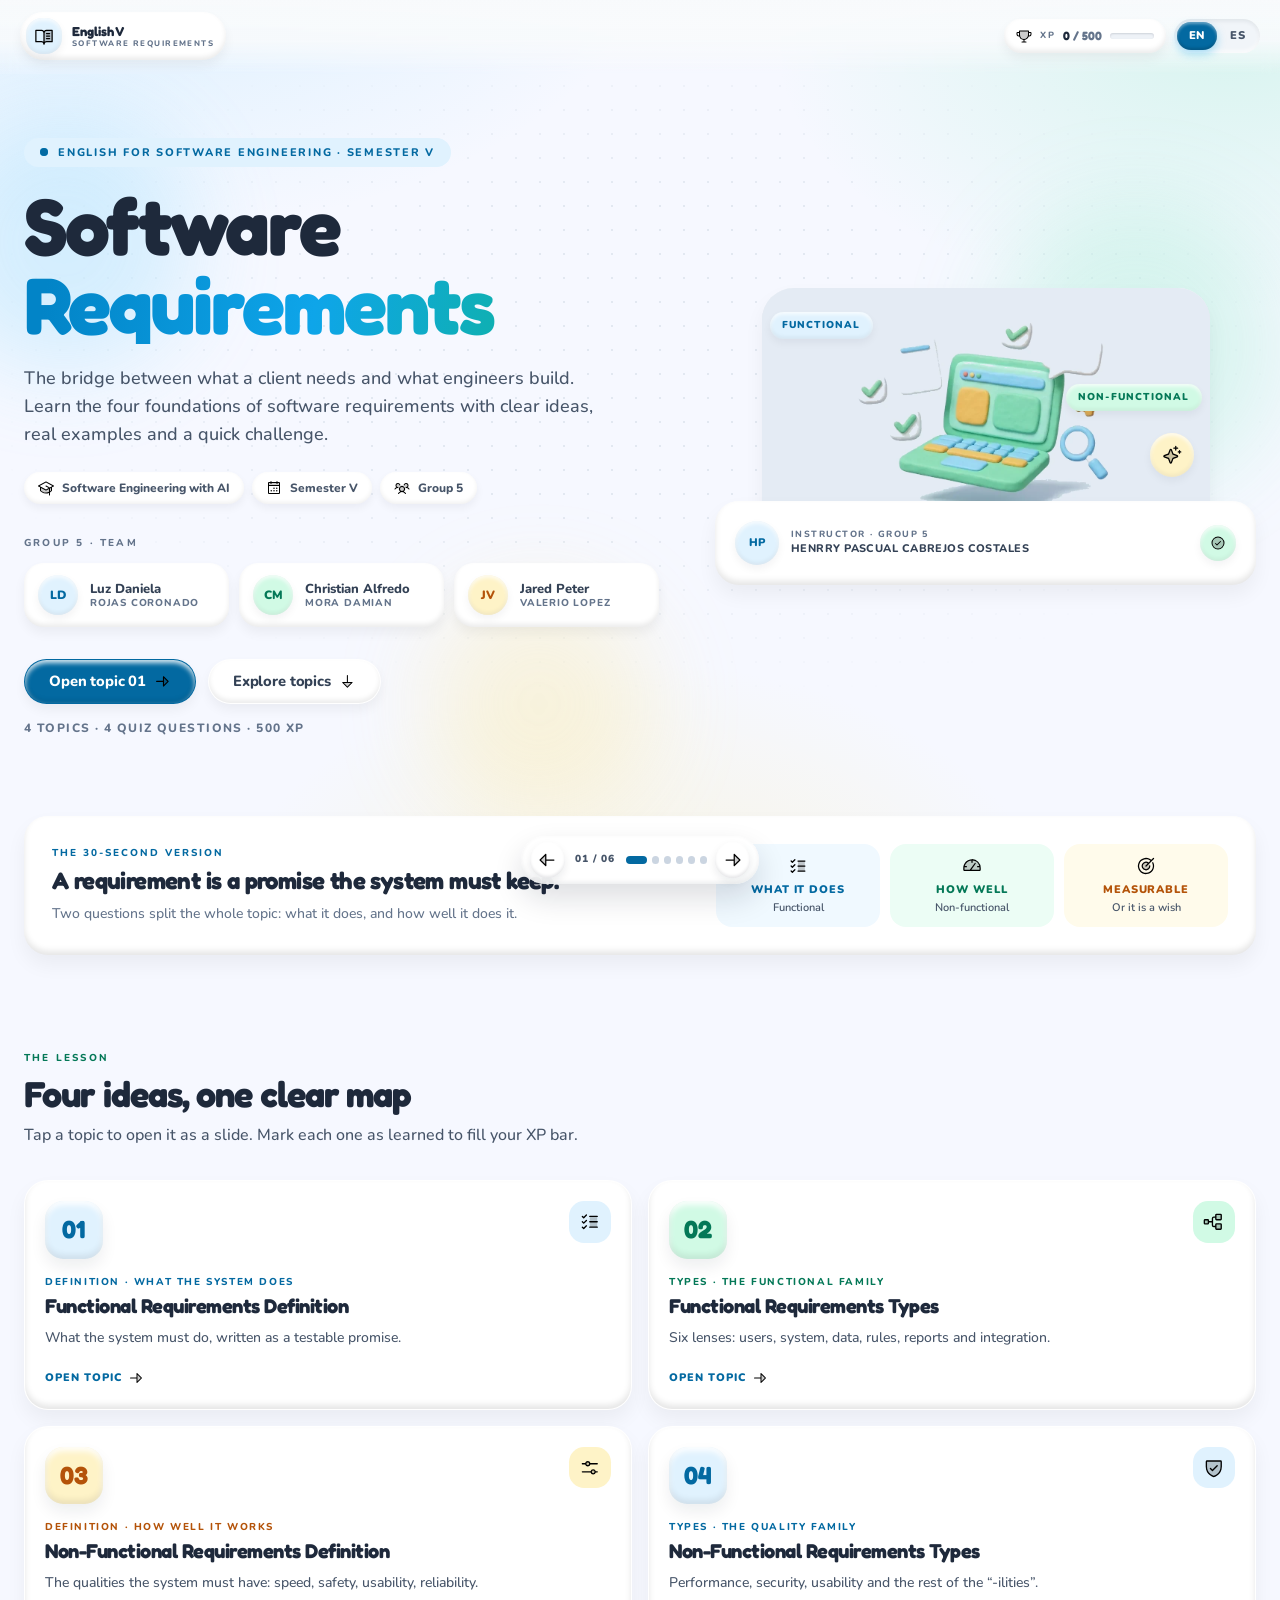
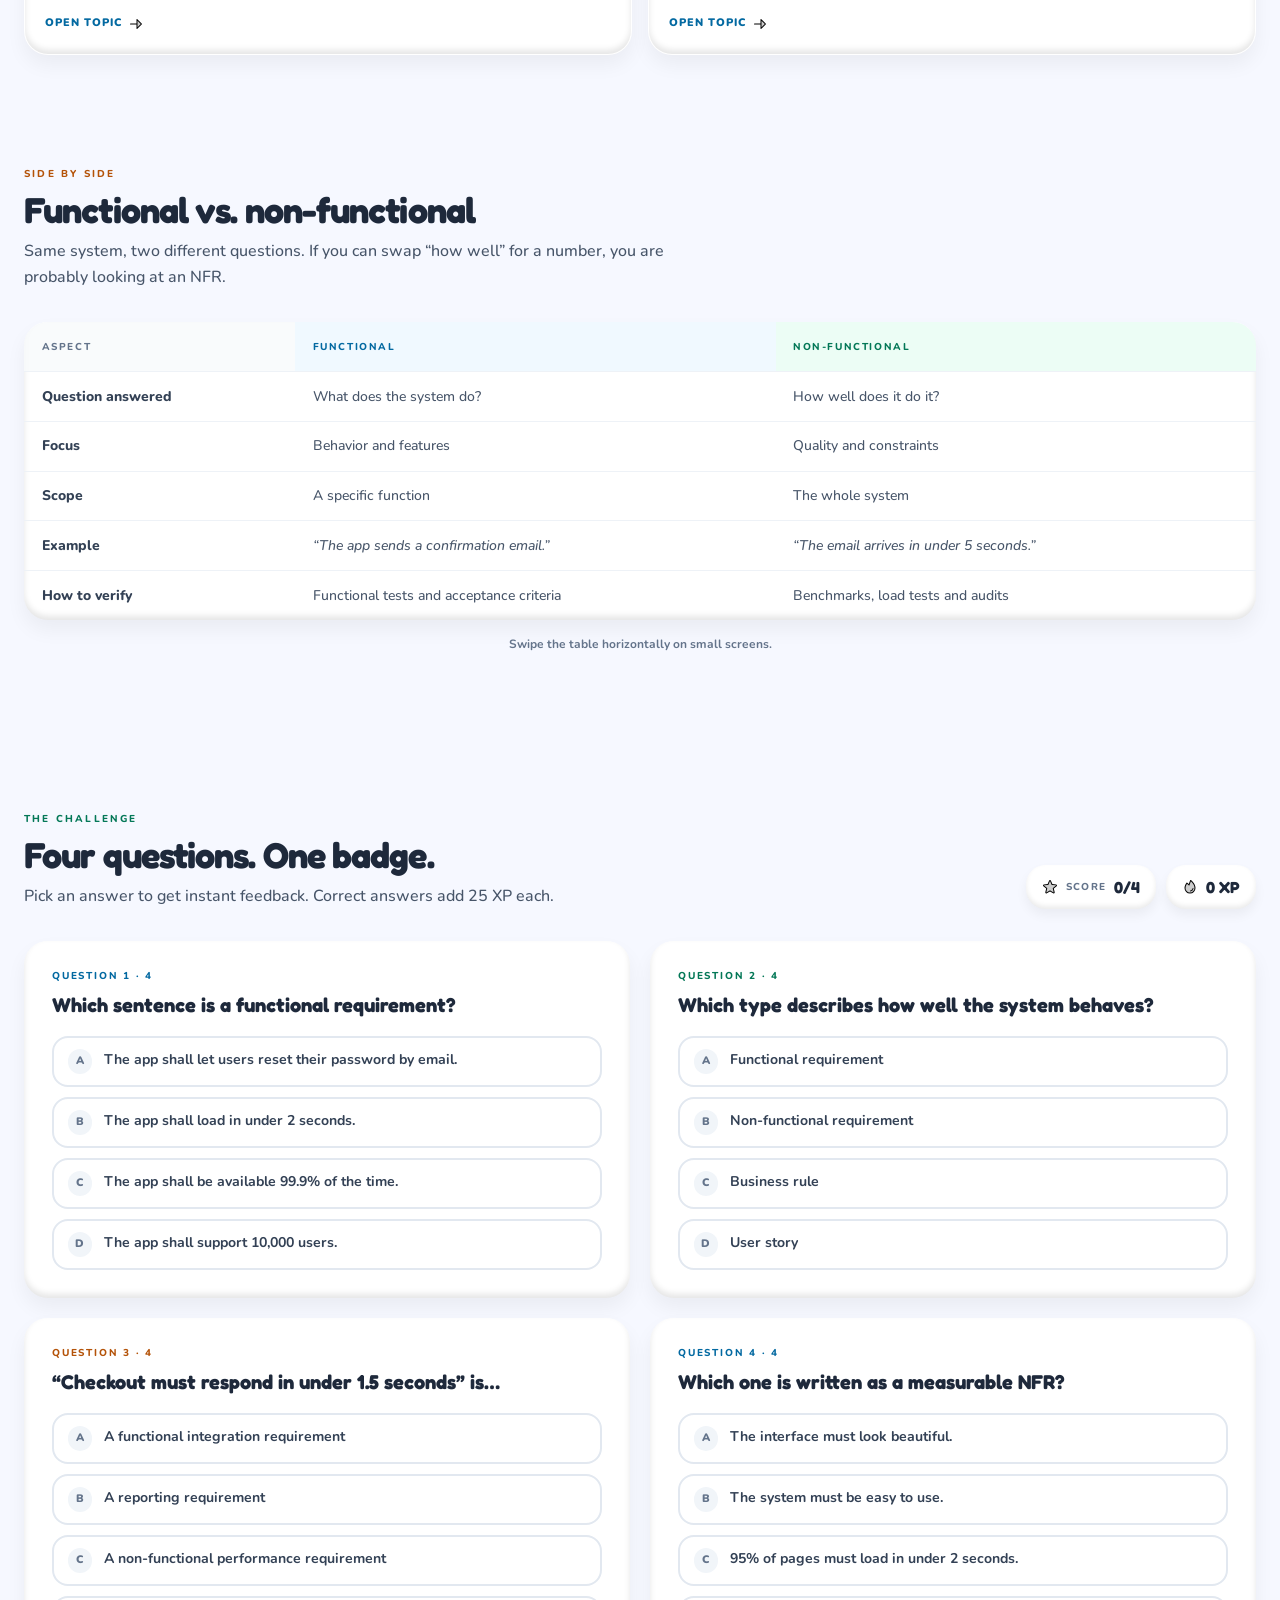
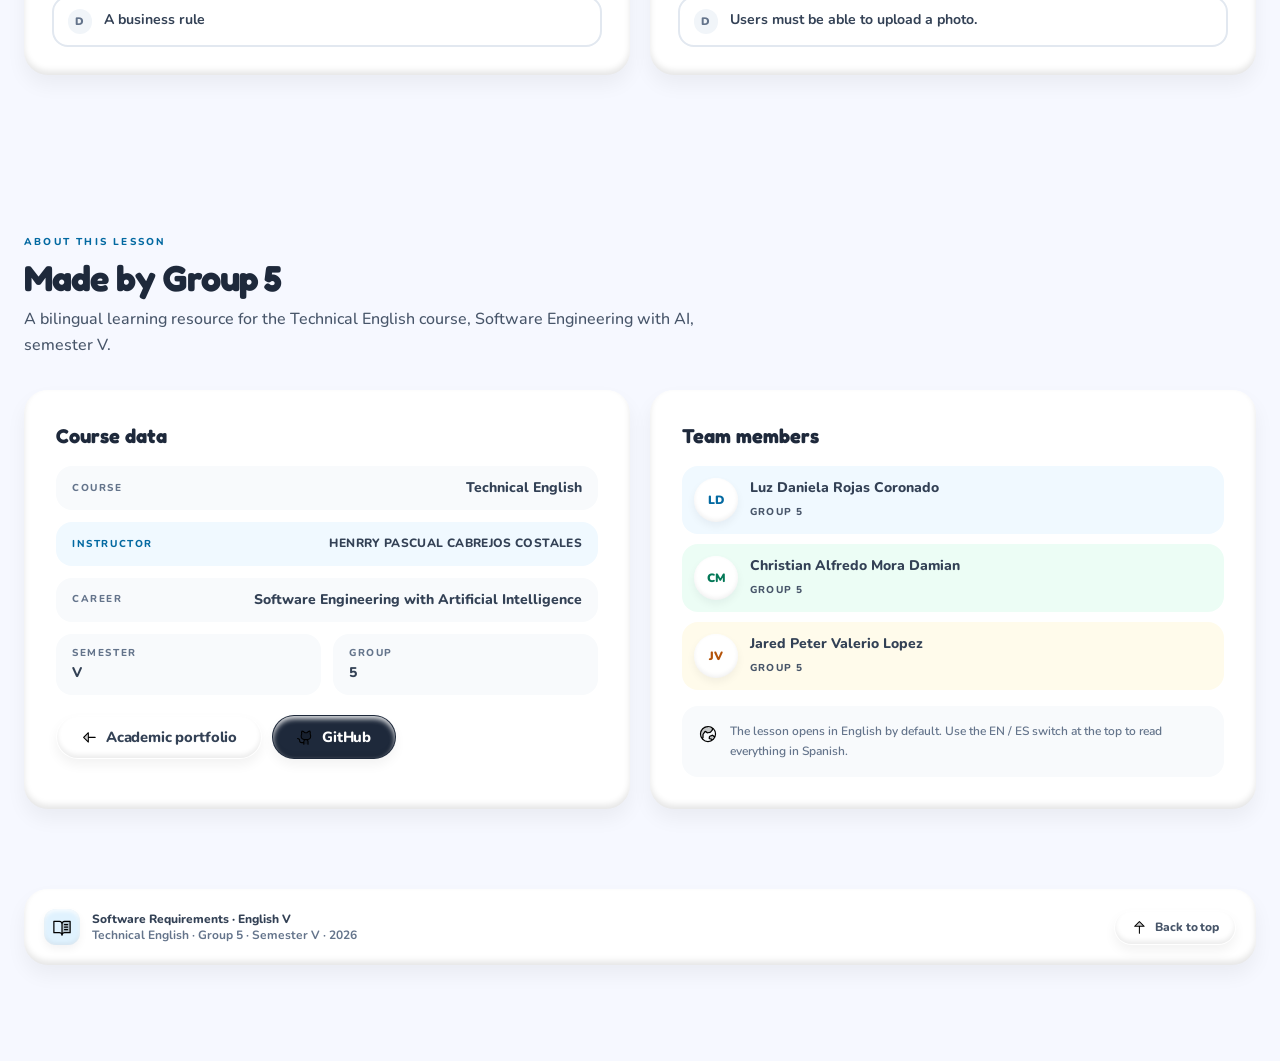
==== assets/ingles/index.html @ 0ceba53e "refactor(ingles): mover a assets/ingles y abrir los temas como modales - Mueve la lección a assets/i" ====
<!DOCTYPE html>
<html lang="en">
<head>
  <meta charset="UTF-8">
  <meta name="viewport" content="width=device-width, initial-scale=1.0">
  <meta name="color-scheme" content="light">
  <script>document.documentElement.classList.add("js");</script>

  <title>Software Requirements · English V · Group 5</title>
  <meta name="description" content="An interactive, bilingual lesson on functional and non-functional software requirements: definitions, types, examples and a quiz. English V · Group 5 · Software Engineering with AI.">
  <meta name="author" content="Group 5 · Rojas Coronado Luz Daniela, Mora Damian Christian Alfredo, Valerio Lopez Jared Peter">
  <meta name="theme-color" content="#f8fafc">

  <link rel="icon" type="image/svg+xml" href="img/favicon.svg">

  <meta property="og:type" content="website">
  <meta property="og:title" content="Software Requirements · English V · Group 5">
  <meta property="og:description" content="Definitions, types, examples and a quiz about functional and non-functional requirements. Switch between English and Spanish.">
  <meta property="og:image" content="https://mizternox.github.io/IngSoftware_V/assets/ingles/img/og-cover.jpg">
  <meta property="og:image:width" content="1200">
  <meta property="og:image:height" content="630">
  <meta property="og:url" content="https://mizternox.github.io/IngSoftware_V/assets/ingles/">
  <meta property="og:locale" content="en_US">
  <meta property="og:locale:alternate" content="es_PE">

  <link rel="preload" href="fonts/fredoka-latin-wght.woff2" as="font" type="font/woff2" crossorigin>
  <link rel="preload" href="fonts/nunito-latin-wght.woff2" as="font" type="font/woff2" crossorigin>

  <!-- Capa propia primero; Tailwind después para que las utilidades puedan ajustar componentes. -->
  <link rel="stylesheet" href="css/styles.css">
  <link rel="stylesheet" href="css/tailwind.css">
</head>

<body class="bg-indigo-50/50 text-slate-600 antialiased">

  <svg xmlns="http://www.w3.org/2000/svg" aria-hidden="true" focusable="false" style="position:absolute;width:0;height:0;overflow:hidden">
  <symbol id="ph-book-open-text" viewBox="0 0 256 256"><path d="M232,56V200H160a32,32,0,0,0-32,32V88a32,32,0,0,1,32-32Z" opacity="0.2"/><path d="M232,48H160a40,40,0,0,0-32,16A40,40,0,0,0,96,48H24a8,8,0,0,0-8,8V200a8,8,0,0,0,8,8H96a24,24,0,0,1,24,24,8,8,0,0,0,16,0,24,24,0,0,1,24-24h72a8,8,0,0,0,8-8V56A8,8,0,0,0,232,48ZM96,192H32V64H96a24,24,0,0,1,24,24V200A39.81,39.81,0,0,0,96,192Zm128,0H160a39.81,39.81,0,0,0-24,8V88a24,24,0,0,1,24-24h64ZM160,88h40a8,8,0,0,1,0,16H160a8,8,0,0,1,0-16Zm48,40a8,8,0,0,1-8,8H160a8,8,0,0,1,0-16h40A8,8,0,0,1,208,128Zm0,32a8,8,0,0,1-8,8H160a8,8,0,0,1,0-16h40A8,8,0,0,1,208,160Z"/></symbol>
  <symbol id="ph-translate" viewBox="0 0 256 256"><path d="M224,184H144l40-80ZM96,127.56h0A95.78,95.78,0,0,0,128,56H64A95.78,95.78,0,0,0,96,127.56Z" opacity="0.2"/><path d="M247.15,212.42l-56-112a8,8,0,0,0-14.31,0l-21.71,43.43A88,88,0,0,1,108,126.93,103.65,103.65,0,0,0,135.69,64H160a8,8,0,0,0,0-16H104V32a8,8,0,0,0-16,0V48H32a8,8,0,0,0,0,16h87.63A87.7,87.7,0,0,1,96,116.35a87.74,87.74,0,0,1-19-31,8,8,0,1,0-15.08,5.34A103.63,103.63,0,0,0,84,127a87.55,87.55,0,0,1-52,17,8,8,0,0,0,0,16,103.46,103.46,0,0,0,64-22.08,104.18,104.18,0,0,0,51.44,21.31l-26.6,53.19a8,8,0,0,0,14.31,7.16L148.94,192h70.11l13.79,27.58A8,8,0,0,0,240,224a8,8,0,0,0,7.15-11.58ZM156.94,176,184,121.89,211.05,176Z"/></symbol>
  <symbol id="ph-play" viewBox="0 0 256 256"><path d="M228.23,134.69,84.15,222.81A8,8,0,0,1,72,216.12V39.88a8,8,0,0,1,12.15-6.69l144.08,88.12A7.82,7.82,0,0,1,228.23,134.69Z" opacity="0.2"/><path d="M232.4,114.49,88.32,26.35a16,16,0,0,0-16.2-.3A15.86,15.86,0,0,0,64,39.87V216.13A15.94,15.94,0,0,0,80,232a16.07,16.07,0,0,0,8.36-2.35L232.4,141.51a15.81,15.81,0,0,0,0-27ZM80,215.94V40l143.83,88Z"/></symbol>
  <symbol id="ph-sparkle" viewBox="0 0 256 256"><path d="M194.82,151.43l-55.09,20.3-20.3,55.09a7.92,7.92,0,0,1-14.86,0l-20.3-55.09-55.09-20.3a7.92,7.92,0,0,1,0-14.86l55.09-20.3,20.3-55.09a7.92,7.92,0,0,1,14.86,0l20.3,55.09,55.09,20.3A7.92,7.92,0,0,1,194.82,151.43Z" opacity="0.2"/><path d="M197.58,129.06,146,110l-19-51.62a15.92,15.92,0,0,0-29.88,0L78,110l-51.62,19a15.92,15.92,0,0,0,0,29.88L78,178l19,51.62a15.92,15.92,0,0,0,29.88,0L146,178l51.62-19a15.92,15.92,0,0,0,0-29.88ZM137,164.22a8,8,0,0,0-4.74,4.74L112,223.85,91.78,169A8,8,0,0,0,87,164.22L32.15,144,87,123.78A8,8,0,0,0,91.78,119L112,64.15,132.22,119a8,8,0,0,0,4.74,4.74L191.85,144ZM144,40a8,8,0,0,1,8-8h16V16a8,8,0,0,1,16,0V32h16a8,8,0,0,1,0,16H184V64a8,8,0,0,1-16,0V48H152A8,8,0,0,1,144,40ZM248,88a8,8,0,0,1-8,8h-8v8a8,8,0,0,1-16,0V96h-8a8,8,0,0,1,0-16h8V72a8,8,0,0,1,16,0v8h8A8,8,0,0,1,248,88Z"/></symbol>
  <symbol id="ph-graduation-cap" viewBox="0 0 256 256"><path d="M216,113.07v53.22a8,8,0,0,1-2,5.31c-11.3,12.59-38.9,36.4-86,36.4s-74.68-23.81-86-36.4a8,8,0,0,1-2-5.31V113.07L128,160Z" opacity="0.2"/><path d="M251.76,88.94l-120-64a8,8,0,0,0-7.52,0l-120,64a8,8,0,0,0,0,14.12L32,117.87v48.42a15.91,15.91,0,0,0,4.06,10.65C49.16,191.53,78.51,216,128,216a130,130,0,0,0,48-8.76V240a8,8,0,0,0,16,0V199.51a115.63,115.63,0,0,0,27.94-22.57A15.91,15.91,0,0,0,224,166.29V117.87l27.76-14.81a8,8,0,0,0,0-14.12ZM128,200c-43.27,0-68.72-21.14-80-33.71V126.4l76.24,40.66a8,8,0,0,0,7.52,0L176,143.47v46.34C163.4,195.69,147.52,200,128,200Zm80-33.75a97.83,97.83,0,0,1-16,14.25V134.93l16-8.53ZM188,118.94l-.22-.13-56-29.87a8,8,0,0,0-7.52,14.12L171,128l-43,22.93L25,96,128,41.07,231,96Z"/></symbol>
  <symbol id="ph-calendar-dots" viewBox="0 0 256 256"><path d="M216,48V88H40V48a8,8,0,0,1,8-8H208A8,8,0,0,1,216,48Z" opacity="0.2"/><path d="M208,32H184V24a8,8,0,0,0-16,0v8H88V24a8,8,0,0,0-16,0v8H48A16,16,0,0,0,32,48V208a16,16,0,0,0,16,16H208a16,16,0,0,0,16-16V48A16,16,0,0,0,208,32ZM72,48v8a8,8,0,0,0,16,0V48h80v8a8,8,0,0,0,16,0V48h24V80H48V48ZM208,208H48V96H208V208Zm-68-76a12,12,0,1,1-12-12A12,12,0,0,1,140,132Zm44,0a12,12,0,1,1-12-12A12,12,0,0,1,184,132ZM96,172a12,12,0,1,1-12-12A12,12,0,0,1,96,172Zm44,0a12,12,0,1,1-12-12A12,12,0,0,1,140,172Zm44,0a12,12,0,1,1-12-12A12,12,0,0,1,184,172Z"/></symbol>
  <symbol id="ph-users-three" viewBox="0 0 256 256"><path d="M168,144a40,40,0,1,1-40-40A40,40,0,0,1,168,144ZM64,56A32,32,0,1,0,96,88,32,32,0,0,0,64,56Zm128,0a32,32,0,1,0,32,32A32,32,0,0,0,192,56Z" opacity="0.2"/><path d="M244.8,150.4a8,8,0,0,1-11.2-1.6A51.6,51.6,0,0,0,192,128a8,8,0,0,1,0-16,24,24,0,1,0-23.24-30,8,8,0,1,1-15.5-4A40,40,0,1,1,219,117.51a67.94,67.94,0,0,1,27.43,21.68A8,8,0,0,1,244.8,150.4ZM190.92,212a8,8,0,1,1-13.85,8,57,57,0,0,0-98.15,0,8,8,0,1,1-13.84-8,72.06,72.06,0,0,1,33.74-29.92,48,48,0,1,1,58.36,0A72.06,72.06,0,0,1,190.92,212ZM128,176a32,32,0,1,0-32-32A32,32,0,0,0,128,176ZM72,120a8,8,0,0,0-8-8A24,24,0,1,1,87.24,82a8,8,0,1,0,15.5-4A40,40,0,1,0,37,117.51,67.94,67.94,0,0,0,9.6,139.19a8,8,0,1,0,12.8,9.61A51.6,51.6,0,0,1,64,128,8,8,0,0,0,72,120Z"/></symbol>
  <symbol id="ph-map-pin" viewBox="0 0 256 256"><path d="M128,24a80,80,0,0,0-80,80c0,72,80,128,80,128s80-56,80-128A80,80,0,0,0,128,24Zm0,112a32,32,0,1,1,32-32A32,32,0,0,1,128,136Z" opacity="0.2"/><path d="M128,64a40,40,0,1,0,40,40A40,40,0,0,0,128,64Zm0,64a24,24,0,1,1,24-24A24,24,0,0,1,128,128Zm0-112a88.1,88.1,0,0,0-88,88c0,31.4,14.51,64.68,42,96.25a254.19,254.19,0,0,0,41.45,38.3,8,8,0,0,0,9.18,0A254.19,254.19,0,0,0,174,200.25c27.45-31.57,42-64.85,42-96.25A88.1,88.1,0,0,0,128,16Zm0,206c-16.53-13-72-60.75-72-118a72,72,0,0,1,144,0C200,161.23,144.53,209,128,222Z"/></symbol>
  <symbol id="ph-list-checks" viewBox="0 0 256 256"><path d="M216,64V192H128V64Z" opacity="0.2"/><path d="M224,128a8,8,0,0,1-8,8H128a8,8,0,0,1,0-16h88A8,8,0,0,1,224,128ZM128,72h88a8,8,0,0,0,0-16H128a8,8,0,0,0,0,16Zm88,112H128a8,8,0,0,0,0,16h88a8,8,0,0,0,0-16ZM82.34,42.34,56,68.69,45.66,58.34A8,8,0,0,0,34.34,69.66l16,16a8,8,0,0,0,11.32,0l32-32A8,8,0,0,0,82.34,42.34Zm0,64L56,132.69,45.66,122.34a8,8,0,0,0-11.32,11.32l16,16a8,8,0,0,0,11.32,0l32-32a8,8,0,0,0-11.32-11.32Zm0,64L56,196.69,45.66,186.34a8,8,0,0,0-11.32,11.32l16,16a8,8,0,0,0,11.32,0l32-32a8,8,0,0,0-11.32-11.32Z"/></symbol>
  <symbol id="ph-tree-structure" viewBox="0 0 256 256"><path d="M64,112v32a8,8,0,0,1-8,8H24a8,8,0,0,1-8-8V112a8,8,0,0,1,8-8H56A8,8,0,0,1,64,112ZM208,40H160a8,8,0,0,0-8,8V96a8,8,0,0,0,8,8h48a8,8,0,0,0,8-8V48A8,8,0,0,0,208,40Zm0,112H160a8,8,0,0,0-8,8v48a8,8,0,0,0,8,8h48a8,8,0,0,0,8-8V160A8,8,0,0,0,208,152Z" opacity="0.2"/><path d="M160,112h48a16,16,0,0,0,16-16V48a16,16,0,0,0-16-16H160a16,16,0,0,0-16,16V64H128a24,24,0,0,0-24,24v32H72v-8A16,16,0,0,0,56,96H24A16,16,0,0,0,8,112v32a16,16,0,0,0,16,16H56a16,16,0,0,0,16-16v-8h32v32a24,24,0,0,0,24,24h16v16a16,16,0,0,0,16,16h48a16,16,0,0,0,16-16V160a16,16,0,0,0-16-16H160a16,16,0,0,0-16,16v16H128a8,8,0,0,1-8-8V88a8,8,0,0,1,8-8h16V96A16,16,0,0,0,160,112ZM56,144H24V112H56v32Zm104,16h48v48H160Zm0-112h48V96H160Z"/></symbol>
  <symbol id="ph-sliders-horizontal" viewBox="0 0 256 256"><path d="M128,80a24,24,0,1,1-24-24A24,24,0,0,1,128,80Zm40,72a24,24,0,1,0,24,24A24,24,0,0,0,168,152Z" opacity="0.2"/><path d="M40,88H73a32,32,0,0,0,62,0h81a8,8,0,0,0,0-16H135a32,32,0,0,0-62,0H40a8,8,0,0,0,0,16Zm64-24A16,16,0,1,1,88,80,16,16,0,0,1,104,64ZM216,168H199a32,32,0,0,0-62,0H40a8,8,0,0,0,0,16h97a32,32,0,0,0,62,0h17a8,8,0,0,0,0-16Zm-48,24a16,16,0,1,1,16-16A16,16,0,0,1,168,192Z"/></symbol>
  <symbol id="ph-shield-check" viewBox="0 0 256 256"><path d="M216,56v56c0,96-88,120-88,120S40,208,40,112V56a8,8,0,0,1,8-8H208A8,8,0,0,1,216,56Z" opacity="0.2"/><path d="M208,40H48A16,16,0,0,0,32,56v56c0,52.72,25.52,84.67,46.93,102.19,23.06,18.86,46,25.26,47,25.53a8,8,0,0,0,4.2,0c1-.27,23.91-6.67,47-25.53C198.48,196.67,224,164.72,224,112V56A16,16,0,0,0,208,40Zm0,72c0,37.07-13.66,67.16-40.6,89.42A129.3,129.3,0,0,1,128,223.62a128.25,128.25,0,0,1-38.92-21.81C61.82,179.51,48,149.3,48,112l0-56,160,0ZM82.34,141.66a8,8,0,0,1,11.32-11.32L112,148.69l50.34-50.35a8,8,0,0,1,11.32,11.32l-56,56a8,8,0,0,1-11.32,0Z"/></symbol>
  <symbol id="ph-trophy" viewBox="0 0 256 256"><path d="M200,48v63.1c0,39.7-31.75,72.6-71.45,72.9A72,72,0,0,1,56,112V48Z" opacity="0.2"/><path d="M232,64H208V48a8,8,0,0,0-8-8H56a8,8,0,0,0-8,8V64H24A16,16,0,0,0,8,80V96a40,40,0,0,0,40,40h3.65A80.13,80.13,0,0,0,120,191.61V216H96a8,8,0,0,0,0,16h64a8,8,0,0,0,0-16H136V191.58c31.94-3.23,58.44-25.64,68.08-55.58H208a40,40,0,0,0,40-40V80A16,16,0,0,0,232,64ZM48,120A24,24,0,0,1,24,96V80H48v32q0,4,.39,8Zm144-8.9c0,35.52-29,64.64-64,64.9a64,64,0,0,1-64-64V56H192ZM232,96a24,24,0,0,1-24,24h-.5a81.81,81.81,0,0,0,.5-8.9V80h24Z"/></symbol>
  <symbol id="ph-check" viewBox="0 0 256 256"><path d="M232,56V200a16,16,0,0,1-16,16H40a16,16,0,0,1-16-16V56A16,16,0,0,1,40,40H216A16,16,0,0,1,232,56Z" opacity="0.2"/><path d="M205.66,85.66l-96,96a8,8,0,0,1-11.32,0l-40-40a8,8,0,0,1,11.32-11.32L104,164.69l90.34-90.35a8,8,0,0,1,11.32,11.32Z"/></symbol>
  <symbol id="ph-check-circle" viewBox="0 0 256 256"><path d="M224,128a96,96,0,1,1-96-96A96,96,0,0,1,224,128Z" opacity="0.2"/><path d="M173.66,98.34a8,8,0,0,1,0,11.32l-56,56a8,8,0,0,1-11.32,0l-24-24a8,8,0,0,1,11.32-11.32L112,148.69l50.34-50.35A8,8,0,0,1,173.66,98.34ZM232,128A104,104,0,1,1,128,24,104.11,104.11,0,0,1,232,128Zm-16,0a88,88,0,1,0-88,88A88.1,88.1,0,0,0,216,128Z"/></symbol>
  <symbol id="ph-x" viewBox="0 0 256 256"><path d="M216,56V200a16,16,0,0,1-16,16H56a16,16,0,0,1-16-16V56A16,16,0,0,1,56,40H200A16,16,0,0,1,216,56Z" opacity="0.2"/><path d="M205.66,194.34a8,8,0,0,1-11.32,11.32L128,139.31,61.66,205.66a8,8,0,0,1-11.32-11.32L116.69,128,50.34,61.66A8,8,0,0,1,61.66,50.34L128,116.69l66.34-66.35a8,8,0,0,1,11.32,11.32L139.31,128Z"/></symbol>
  <symbol id="ph-x-circle" viewBox="0 0 256 256"><path d="M224,128a96,96,0,1,1-96-96A96,96,0,0,1,224,128Z" opacity="0.2"/><path d="M165.66,101.66,139.31,128l26.35,26.34a8,8,0,0,1-11.32,11.32L128,139.31l-26.34,26.35a8,8,0,0,1-11.32-11.32L116.69,128,90.34,101.66a8,8,0,0,1,11.32-11.32L128,116.69l26.34-26.35a8,8,0,0,1,11.32,11.32ZM232,128A104,104,0,1,1,128,24,104.11,104.11,0,0,1,232,128Zm-16,0a88,88,0,1,0-88,88A88.1,88.1,0,0,0,216,128Z"/></symbol>
  <symbol id="ph-lightbulb" viewBox="0 0 256 256"><path d="M208,104a79.86,79.86,0,0,1-30.59,62.92A24.29,24.29,0,0,0,168,186v6a8,8,0,0,1-8,8H96a8,8,0,0,1-8-8v-6a24.11,24.11,0,0,0-9.3-19A79.87,79.87,0,0,1,48,104.45C47.76,61.09,82.72,25,126.07,24A80,80,0,0,1,208,104Z" opacity="0.2"/><path d="M176,232a8,8,0,0,1-8,8H88a8,8,0,0,1,0-16h80A8,8,0,0,1,176,232Zm40-128a87.55,87.55,0,0,1-33.64,69.21A16.24,16.24,0,0,0,176,186v6a16,16,0,0,1-16,16H96a16,16,0,0,1-16-16v-6a16,16,0,0,0-6.23-12.66A87.59,87.59,0,0,1,40,104.49C39.74,56.83,78.26,17.14,125.88,16A88,88,0,0,1,216,104Zm-16,0a72,72,0,0,0-73.74-72c-39,.92-70.47,33.39-70.26,72.39a71.65,71.65,0,0,0,27.64,56.3A32,32,0,0,1,96,186v6h64v-6a32.15,32.15,0,0,1,12.47-25.35A71.65,71.65,0,0,0,200,104Zm-16.11-9.34a57.6,57.6,0,0,0-46.56-46.55,8,8,0,0,0-2.66,15.78c16.57,2.79,30.63,16.85,33.44,33.45A8,8,0,0,0,176,104a9,9,0,0,0,1.35-.11A8,8,0,0,0,183.89,94.66Z"/></symbol>
  <symbol id="ph-note-pencil" viewBox="0 0 256 256"><path d="M200,88l-72,72H96V128l72-72Z" opacity="0.2"/><path d="M229.66,58.34l-32-32a8,8,0,0,0-11.32,0l-96,96A8,8,0,0,0,88,128v32a8,8,0,0,0,8,8h32a8,8,0,0,0,5.66-2.34l96-96A8,8,0,0,0,229.66,58.34ZM124.69,152H104V131.31l64-64L188.69,88ZM200,76.69,179.31,56,192,43.31,212.69,64ZM224,128v80a16,16,0,0,1-16,16H48a16,16,0,0,1-16-16V48A16,16,0,0,1,48,32h80a8,8,0,0,1,0,16H48V208H208V128a8,8,0,0,1,16,0Z"/></symbol>
  <symbol id="ph-user-focus" viewBox="0 0 256 256"><path d="M160,112a32,32,0,1,1-32-32A32,32,0,0,1,160,112Z" opacity="0.2"/><path d="M224,40V76a8,8,0,0,1-16,0V48H180a8,8,0,0,1,0-16h36A8,8,0,0,1,224,40Zm-8,132a8,8,0,0,0-8,8v28H180a8,8,0,0,0,0,16h36a8,8,0,0,0,8-8V180A8,8,0,0,0,216,172ZM76,208H48V180a8,8,0,0,0-16,0v36a8,8,0,0,0,8,8H76a8,8,0,0,0,0-16ZM40,84a8,8,0,0,0,8-8V48H76a8,8,0,0,0,0-16H40a8,8,0,0,0-8,8V76A8,8,0,0,0,40,84Zm136,92a8,8,0,0,1-6.41-3.19,52,52,0,0,0-83.2,0,8,8,0,1,1-12.8-9.62A67.94,67.94,0,0,1,101,141.51a40,40,0,1,1,53.94,0,67.94,67.94,0,0,1,27.43,21.68A8,8,0,0,1,176,176Zm-48-40a24,24,0,1,0-24-24A24,24,0,0,0,128,136Z"/></symbol>
  <symbol id="ph-stack" viewBox="0 0 256 256"><path d="M224,80l-96,56L32,80l96-56Z" opacity="0.2"/><path d="M230.91,172A8,8,0,0,1,228,182.91l-96,56a8,8,0,0,1-8.06,0l-96-56A8,8,0,0,1,36,169.09l92,53.65,92-53.65A8,8,0,0,1,230.91,172ZM220,121.09l-92,53.65L36,121.09A8,8,0,0,0,28,134.91l96,56a8,8,0,0,0,8.06,0l96-56A8,8,0,1,0,220,121.09ZM24,80a8,8,0,0,1,4-6.91l96-56a8,8,0,0,1,8.06,0l96,56a8,8,0,0,1,0,13.82l-96,56a8,8,0,0,1-8.06,0l-96-56A8,8,0,0,1,24,80Zm23.88,0L128,126.74,208.12,80,128,33.26Z"/></symbol>
  <symbol id="ph-database" viewBox="0 0 256 256"><path d="M216,80c0,26.51-39.4,48-88,48S40,106.51,40,80s39.4-48,88-48S216,53.49,216,80Z" opacity="0.2"/><path d="M128,24C74.17,24,32,48.6,32,80v96c0,31.4,42.17,56,96,56s96-24.6,96-56V80C224,48.6,181.83,24,128,24Zm80,104c0,9.62-7.88,19.43-21.61,26.92C170.93,163.35,150.19,168,128,168s-42.93-4.65-58.39-13.08C55.88,147.43,48,137.62,48,128V111.36c17.06,15,46.23,24.64,80,24.64s62.94-9.68,80-24.64ZM69.61,53.08C85.07,44.65,105.81,40,128,40s42.93,4.65,58.39,13.08C200.12,60.57,208,70.38,208,80s-7.88,19.43-21.61,26.92C170.93,115.35,150.19,120,128,120s-42.93-4.65-58.39-13.08C55.88,99.43,48,89.62,48,80S55.88,60.57,69.61,53.08ZM186.39,202.92C170.93,211.35,150.19,216,128,216s-42.93-4.65-58.39-13.08C55.88,195.43,48,185.62,48,176V159.36c17.06,15,46.23,24.64,80,24.64s62.94-9.68,80-24.64V176C208,185.62,200.12,195.43,186.39,202.92Z"/></symbol>
  <symbol id="ph-chart-bar" viewBox="0 0 256 256"><path d="M208,40V208H152V40Z" opacity="0.2"/><path d="M224,200h-8V40a8,8,0,0,0-8-8H152a8,8,0,0,0-8,8V80H96a8,8,0,0,0-8,8v40H48a8,8,0,0,0-8,8v64H32a8,8,0,0,0,0,16H224a8,8,0,0,0,0-16ZM160,48h40V200H160ZM104,96h40V200H104ZM56,144H88v56H56Z"/></symbol>
  <symbol id="ph-plug" viewBox="0 0 256 256"><path d="M212,132l-58.63,58.63a32,32,0,0,1-45.25,0L65.37,147.88a32,32,0,0,1,0-45.25L124,44Z" opacity="0.2"/><path d="M237.66,66.34a8,8,0,0,0-11.32,0L192,100.69,155.31,64l34.35-34.34a8,8,0,1,0-11.32-11.32L144,52.69,117.66,26.34a8,8,0,0,0-11.32,11.32L112.69,44l-53,53a40,40,0,0,0,0,56.57l15.71,15.71L26.34,218.34a8,8,0,0,0,11.32,11.32l49.09-49.09,15.71,15.71a40,40,0,0,0,56.57,0l53-53,6.34,6.35a8,8,0,0,0,11.32-11.32L203.31,112l34.35-34.34A8,8,0,0,0,237.66,66.34ZM147.72,185a24,24,0,0,1-33.95,0L71,142.23a24,24,0,0,1,0-33.95l53-53L200.69,132Z"/></symbol>
  <symbol id="ph-cursor-click" viewBox="0 0 256 256"><path d="M213.66,201,201,213.66a8,8,0,0,1-11.31,0l-51.31-51.31a8,8,0,0,0-13,2.46l-17.82,46.41a8,8,0,0,1-14.85-.71L40.41,50.44a8,8,0,0,1,10-10L210.51,92.68a8,8,0,0,1,.71,14.85l-46.41,17.82a8,8,0,0,0-2.46,13l51.31,51.31A8,8,0,0,1,213.66,201Z" opacity="0.2"/><path d="M88,24V16a8,8,0,0,1,16,0v8a8,8,0,0,1-16,0ZM16,104h8a8,8,0,0,0,0-16H16a8,8,0,0,0,0,16ZM124.42,39.16a8,8,0,0,0,10.74-3.58l8-16a8,8,0,0,0-14.31-7.16l-8,16A8,8,0,0,0,124.42,39.16Zm-96,81.69-16,8a8,8,0,0,0,7.16,14.31l16-8a8,8,0,1,0-7.16-14.31ZM219.31,184a16,16,0,0,1,0,22.63l-12.68,12.68a16,16,0,0,1-22.63,0L132.7,168,115,214.09c0,.1-.08.21-.13.32a15.83,15.83,0,0,1-14.6,9.59l-.79,0a15.83,15.83,0,0,1-14.41-11L32.8,52.92A16,16,0,0,1,52.92,32.8L213,85.07a16,16,0,0,1,1.41,29.8l-.32.13L168,132.69ZM208,195.31,156.69,144h0a16,16,0,0,1,4.93-26l.32-.14,45.95-17.64L48,48l52.2,159.86,17.65-46c0-.11.08-.22.13-.33a16,16,0,0,1,11.69-9.34,16.72,16.72,0,0,1,3-.28,16,16,0,0,1,11.3,4.69L195.31,208Z"/></symbol>
  <symbol id="ph-lightning" viewBox="0 0 256 256"><path d="M96,240l16-80L48,136,160,16,144,96l64,24Z" opacity="0.2"/><path d="M215.79,118.17a8,8,0,0,0-5-5.66L153.18,90.9l14.66-73.33a8,8,0,0,0-13.69-7l-112,120a8,8,0,0,0,3,13l57.63,21.61L88.16,238.43a8,8,0,0,0,13.69,7l112-120A8,8,0,0,0,215.79,118.17ZM109.37,214l10.47-52.38a8,8,0,0,0-5-9.06L62,132.71l84.62-90.66L136.16,94.43a8,8,0,0,0,5,9.06l52.8,19.8Z"/></symbol>
  <symbol id="ph-arrows-out" viewBox="0 0 256 256"><path d="M208,48V208H48V48Z" opacity="0.2"/><path d="M216,48V96a8,8,0,0,1-16,0V67.31l-42.34,42.35a8,8,0,0,1-11.32-11.32L188.69,56H160a8,8,0,0,1,0-16h48A8,8,0,0,1,216,48ZM98.34,146.34,56,188.69V160a8,8,0,0,0-16,0v48a8,8,0,0,0,8,8H96a8,8,0,0,0,0-16H67.31l42.35-42.34a8,8,0,0,0-11.32-11.32ZM208,152a8,8,0,0,0-8,8v28.69l-42.34-42.35a8,8,0,0,0-11.32,11.32L188.69,200H160a8,8,0,0,0,0,16h48a8,8,0,0,0,8-8V160A8,8,0,0,0,208,152ZM67.31,56H96a8,8,0,0,0,0-16H48a8,8,0,0,0-8,8V96a8,8,0,0,0,16,0V67.31l42.34,42.35a8,8,0,0,0,11.32-11.32Z"/></symbol>
  <symbol id="ph-clock" viewBox="0 0 256 256"><path d="M224,128a96,96,0,1,1-96-96A96,96,0,0,1,224,128Z" opacity="0.2"/><path d="M128,24A104,104,0,1,0,232,128,104.11,104.11,0,0,0,128,24Zm0,192a88,88,0,1,1,88-88A88.1,88.1,0,0,1,128,216Zm64-88a8,8,0,0,1-8,8H128a8,8,0,0,1-8-8V72a8,8,0,0,1,16,0v48h48A8,8,0,0,1,192,128Z"/></symbol>
  <symbol id="ph-lock-key" viewBox="0 0 256 256"><path d="M208,88H48a8,8,0,0,0-8,8V208a8,8,0,0,0,8,8H208a8,8,0,0,0,8-8V96A8,8,0,0,0,208,88Zm-80,72a20,20,0,1,1,20-20A20,20,0,0,1,128,160Z" opacity="0.2"/><path d="M208,80H176V56a48,48,0,0,0-96,0V80H48A16,16,0,0,0,32,96V208a16,16,0,0,0,16,16H208a16,16,0,0,0,16-16V96A16,16,0,0,0,208,80ZM96,56a32,32,0,0,1,64,0V80H96ZM208,208H48V96H208V208Zm-80-96a28,28,0,0,0-8,54.83V184a8,8,0,0,0,16,0V166.83A28,28,0,0,0,128,112Zm0,40a12,12,0,1,1,12-12A12,12,0,0,1,128,152Z"/></symbol>
  <symbol id="ph-wheelchair" viewBox="0 0 256 256"><path d="M128,48a24,24,0,1,1-24-24A24,24,0,0,1,128,48Z" opacity="0.2"/><path d="M255.59,189.47a8,8,0,0,0-10.12-5.06l-17.42,5.81-28.9-57.8A8,8,0,0,0,192,128H112V104h56a8,8,0,0,0,0-16H112V79a32,32,0,1,0-16,0V89.81A72,72,0,0,0,112,232c33.52,0,63.69-22.71,71.75-54a8,8,0,1,0-15.5-4C162.09,198,137.91,216,112,216A56,56,0,0,1,96,106.34V136a8,8,0,0,0,8,8h83.05l29.79,59.58a8,8,0,0,0,9.69,4l24-8A8,8,0,0,0,255.59,189.47ZM88,48a16,16,0,1,1,16,16A16,16,0,0,1,88,48Z"/></symbol>
  <symbol id="ph-wrench" viewBox="0 0 256 256"><path d="M224,96a64,64,0,0,1-94.94,56L73,217A24,24,0,0,1,39,183L104,126.94a64,64,0,0,1,80-90.29L144,80l5.66,26.34L176,112l43.35-40A63.8,63.8,0,0,1,224,96Z" opacity="0.2"/><path d="M226.76,69a8,8,0,0,0-12.84-2.88l-40.3,37.19-17.23-3.7-3.7-17.23,37.19-40.3A8,8,0,0,0,187,29.24,72,72,0,0,0,88,96,72.34,72.34,0,0,0,94,124.94L33.79,177c-.15.12-.29.26-.43.39a32,32,0,0,0,45.26,45.26c.13-.13.27-.28.39-.42L131.06,162A72,72,0,0,0,232,96,71.56,71.56,0,0,0,226.76,69ZM160,152a56.14,56.14,0,0,1-27.07-7,8,8,0,0,0-9.92,1.77L67.11,211.51a16,16,0,0,1-22.62-22.62L109.18,133a8,8,0,0,0,1.77-9.93,56,56,0,0,1,58.36-82.31l-31.2,33.81a8,8,0,0,0-1.94,7.1L141.83,108a8,8,0,0,0,6.14,6.14l26.35,5.66a8,8,0,0,0,7.1-1.94l33.81-31.2A56.06,56.06,0,0,1,160,152Z"/></symbol>
  <symbol id="ph-monitor" viewBox="0 0 256 256"><path d="M224,64V176a16,16,0,0,1-16,16H48a16,16,0,0,1-16-16V64A16,16,0,0,1,48,48H208A16,16,0,0,1,224,64Z" opacity="0.2"/><path d="M208,40H48A24,24,0,0,0,24,64V176a24,24,0,0,0,24,24H208a24,24,0,0,0,24-24V64A24,24,0,0,0,208,40Zm8,136a8,8,0,0,1-8,8H48a8,8,0,0,1-8-8V64a8,8,0,0,1,8-8H208a8,8,0,0,1,8,8Zm-48,48a8,8,0,0,1-8,8H96a8,8,0,0,1,0-16h64A8,8,0,0,1,168,224Z"/></symbol>
  <symbol id="ph-scales" viewBox="0 0 256 256"><path d="M56,88l32,80c0,17.67-20,24-32,24s-32-6.33-32-24ZM200,56l-32,80c0,17.67,20,24,32,24s32-6.33,32-24Z" opacity="0.2"/><path d="M239.43,133l-32-80h0a8,8,0,0,0-9.16-4.84L136,62V40a8,8,0,0,0-16,0V65.58L54.26,80.19A8,8,0,0,0,48.57,85h0v.06L16.57,165a7.92,7.92,0,0,0-.57,3c0,23.31,24.54,32,40,32s40-8.69,40-32a7.92,7.92,0,0,0-.57-3L66.92,93.77,120,82V208H104a8,8,0,0,0,0,16h48a8,8,0,0,0,0-16H136V78.42L187,67.1,160.57,133a7.92,7.92,0,0,0-.57,3c0,23.31,24.54,32,40,32s40-8.69,40-32A7.92,7.92,0,0,0,239.43,133ZM56,184c-7.53,0-22.76-3.61-23.93-14.64L56,109.54l23.93,59.82C78.76,180.39,63.53,184,56,184Zm144-32c-7.53,0-22.76-3.61-23.93-14.64L200,77.54l23.93,59.82C222.76,148.39,207.53,152,200,152Z"/></symbol>
  <symbol id="ph-question" viewBox="0 0 256 256"><path d="M224,128a96,96,0,1,1-96-96A96,96,0,0,1,224,128Z" opacity="0.2"/><path d="M140,180a12,12,0,1,1-12-12A12,12,0,0,1,140,180ZM128,72c-22.06,0-40,16.15-40,36v4a8,8,0,0,0,16,0v-4c0-11,10.77-20,24-20s24,9,24,20-10.77,20-24,20a8,8,0,0,0-8,8v8a8,8,0,0,0,16,0v-.72c18.24-3.35,32-17.9,32-35.28C168,88.15,150.06,72,128,72Zm104,56A104,104,0,1,1,128,24,104.11,104.11,0,0,1,232,128Zm-16,0a88,88,0,1,0-88,88A88.1,88.1,0,0,0,216,128Z"/></symbol>
  <symbol id="ph-arrow-right" viewBox="0 0 256 256"><path d="M216,128l-72,72V56Z" opacity="0.2"/><path d="M221.66,122.34l-72-72A8,8,0,0,0,136,56v64H40a8,8,0,0,0,0,16h96v64a8,8,0,0,0,13.66,5.66l72-72A8,8,0,0,0,221.66,122.34ZM152,180.69V75.31L204.69,128Z"/></symbol>
  <symbol id="ph-arrow-down" viewBox="0 0 256 256"><path d="M200,144l-72,72L56,144Z" opacity="0.2"/><path d="M207.39,140.94A8,8,0,0,0,200,136H136V40a8,8,0,0,0-16,0v96H56a8,8,0,0,0-5.66,13.66l72,72a8,8,0,0,0,11.32,0l72-72A8,8,0,0,0,207.39,140.94ZM128,204.69,75.31,152H180.69Z"/></symbol>
  <symbol id="ph-arrow-left" viewBox="0 0 256 256"><path d="M112,56V200L40,128Z" opacity="0.2"/><path d="M216,120H120V56a8,8,0,0,0-13.66-5.66l-72,72a8,8,0,0,0,0,11.32l72,72A8,8,0,0,0,120,200V136h96a8,8,0,0,0,0-16ZM104,180.69,51.31,128,104,75.31Z"/></symbol>
  <symbol id="ph-fire" viewBox="0 0 256 256"><path d="M208,144a80,80,0,0,1-160,0c0-30.57,14.42-58.26,31-80l33,32,26.27-72C159.86,41.92,208,88.15,208,144Z" opacity="0.2"/><path d="M183.89,153.34a57.6,57.6,0,0,1-46.56,46.55A8.75,8.75,0,0,1,136,200a8,8,0,0,1-1.32-15.89c16.57-2.79,30.63-16.85,33.44-33.45a8,8,0,0,1,15.78,2.68ZM216,144a88,88,0,0,1-176,0c0-27.92,11-56.47,32.66-84.85a8,8,0,0,1,11.93-.89l24.12,23.41,22-60.41a8,8,0,0,1,12.63-3.41C165.21,36,216,84.55,216,144Zm-16,0c0-46.09-35.79-85.92-58.21-106.33L119.52,98.74a8,8,0,0,1-13.09,3L80.06,76.16C64.09,99.21,56,122,56,144a72,72,0,0,0,144,0Z"/></symbol>
  <symbol id="ph-star" viewBox="0 0 256 256"><path d="M229.06,108.79l-48.7,42,14.88,62.79a8.4,8.4,0,0,1-12.52,9.17L128,189.09,73.28,222.74a8.4,8.4,0,0,1-12.52-9.17l14.88-62.79-48.7-42A8.46,8.46,0,0,1,31.73,94L95.64,88.8l24.62-59.6a8.36,8.36,0,0,1,15.48,0l24.62,59.6L224.27,94A8.46,8.46,0,0,1,229.06,108.79Z" opacity="0.2"/><path d="M239.18,97.26A16.38,16.38,0,0,0,224.92,86l-59-4.76L143.14,26.15a16.36,16.36,0,0,0-30.27,0L90.11,81.23,31.08,86a16.46,16.46,0,0,0-9.37,28.86l45,38.83L53,211.75a16.38,16.38,0,0,0,24.5,17.82L128,198.49l50.53,31.08A16.4,16.4,0,0,0,203,211.75l-13.76-58.07,45-38.83A16.43,16.43,0,0,0,239.18,97.26Zm-15.34,5.47-48.7,42a8,8,0,0,0-2.56,7.91l14.88,62.8a.37.37,0,0,1-.17.48c-.18.14-.23.11-.38,0l-54.72-33.65a8,8,0,0,0-8.38,0L69.09,215.94c-.15.09-.19.12-.38,0a.37.37,0,0,1-.17-.48l14.88-62.8a8,8,0,0,0-2.56-7.91l-48.7-42c-.12-.1-.23-.19-.13-.5s.18-.27.33-.29l63.92-5.16A8,8,0,0,0,103,91.86l24.62-59.61c.08-.17.11-.25.35-.25s.27.08.35.25L153,91.86a8,8,0,0,0,6.75,4.92l63.92,5.16c.15,0,.24,0,.33.29S224,102.63,223.84,102.73Z"/></symbol>
  <symbol id="ph-medal" viewBox="0 0 256 256"><path d="M176,96a48,48,0,1,1-48-48A48,48,0,0,1,176,96Z" opacity="0.2"/><path d="M216,96A88,88,0,1,0,72,163.83V240a8,8,0,0,0,11.58,7.16L128,225l44.43,22.21A8.07,8.07,0,0,0,176,248a8,8,0,0,0,8-8V163.83A87.85,87.85,0,0,0,216,96ZM56,96a72,72,0,1,1,72,72A72.08,72.08,0,0,1,56,96ZM168,227.06l-36.43-18.21a8,8,0,0,0-7.16,0L88,227.06V174.37a87.89,87.89,0,0,0,80,0ZM128,152A56,56,0,1,0,72,96,56.06,56.06,0,0,0,128,152Zm0-96A40,40,0,1,1,88,96,40,40,0,0,1,128,56Z"/></symbol>
  <symbol id="ph-globe-hemisphere-east" viewBox="0 0 256 256"><path d="M215,168.71a96.42,96.42,0,0,1-30.54,37l-9.36-9.37a8,8,0,0,0-3.63-2.09L150,188.59a8,8,0,0,1-5.88-8.9l2.38-16.2a8,8,0,0,1,4.84-6.22l30.46-12.66a8,8,0,0,1,8.47,1.49ZM159.89,105,182.06,79.2A8,8,0,0,0,184,74V50A96,96,0,0,0,50.49,184.65l9.92-6.52A8,8,0,0,0,64,171.49l.21-36.23a8.06,8.06,0,0,1,1.35-4.41l20.94-31.3a8,8,0,0,1,11.34-2l19.81,13a8.06,8.06,0,0,0,5.77,1.45l31.46-4.26A8,8,0,0,0,159.89,105Z" opacity="0.2"/><path d="M128,24A104,104,0,1,0,232,128,104.11,104.11,0,0,0,128,24Zm0,16a87.5,87.5,0,0,1,48,14.28V74L153.83,99.74,122.36,104l-.31-.22L102.38,90.92A16,16,0,0,0,79.87,95.1L58.93,126.4a16,16,0,0,0-2.7,8.81L56,171.44l-3.27,2.15A88,88,0,0,1,128,40ZM62.29,186.47l2.52-1.65A16,16,0,0,0,72,171.53l.21-36.23L93.17,104a3.62,3.62,0,0,0,.32.22l19.67,12.87a15.94,15.94,0,0,0,11.35,2.77L156,115.59a16,16,0,0,0,10-5.41l22.17-25.76A16,16,0,0,0,192,74V67.67A87.87,87.87,0,0,1,211.77,155l-16.14-14.76a16,16,0,0,0-16.93-3l-30.46,12.65a16.08,16.08,0,0,0-9.68,12.45l-2.39,16.19a16,16,0,0,0,11.77,17.81L169.4,202l2.36,2.37A87.88,87.88,0,0,1,62.29,186.47ZM185,195l-4.3-4.31a16,16,0,0,0-7.26-4.18L152,180.85l2.39-16.19L184.84,152,205,170.48A88.43,88.43,0,0,1,185,195Z"/></symbol>
  <symbol id="ph-github-logo" viewBox="0 0 256 256"><path d="M208,104v8a48,48,0,0,1-48,48H136a32,32,0,0,1,32,32v40H104V192a32,32,0,0,1,32-32H112a48,48,0,0,1-48-48v-8a49.28,49.28,0,0,1,8.51-27.3A51.92,51.92,0,0,1,76,32a52,52,0,0,1,43.83,24h32.34A52,52,0,0,1,196,32a51.92,51.92,0,0,1,3.49,44.7A49.28,49.28,0,0,1,208,104Z" opacity="0.2"/><path d="M208.3,75.68A59.74,59.74,0,0,0,202.93,28,8,8,0,0,0,196,24a59.75,59.75,0,0,0-48,24H124A59.75,59.75,0,0,0,76,24a8,8,0,0,0-6.93,4,59.78,59.78,0,0,0-5.38,47.68A58.14,58.14,0,0,0,56,104v8a56.06,56.06,0,0,0,48.44,55.47A39.8,39.8,0,0,0,96,192v8H72a24,24,0,0,1-24-24A40,40,0,0,0,8,136a8,8,0,0,0,0,16,24,24,0,0,1,24,24,40,40,0,0,0,40,40H96v16a8,8,0,0,0,16,0V192a24,24,0,0,1,48,0v40a8,8,0,0,0,16,0V192a39.8,39.8,0,0,0-8.44-24.53A56.06,56.06,0,0,0,216,112v-8A58,58,0,0,0,208.3,75.68ZM200,112a40,40,0,0,1-40,40H112a40,40,0,0,1-40-40v-8a41.74,41.74,0,0,1,6.9-22.48A8,8,0,0,0,80,73.83a43.81,43.81,0,0,1,.79-33.58,43.88,43.88,0,0,1,32.32,20.06A8,8,0,0,0,119.82,64h32.35a8,8,0,0,0,6.74-3.69,43.87,43.87,0,0,1,32.32-20.06A43.81,43.81,0,0,1,192,73.83a8.09,8.09,0,0,0,1,7.65A41.76,41.76,0,0,1,200,104Z"/></symbol>
  <symbol id="ph-target" viewBox="0 0 256 256"><path d="M176,128a48,48,0,1,1-48-48A48,48,0,0,1,176,128Z" opacity="0.2"/><path d="M221.87,83.16A104.1,104.1,0,1,1,195.67,49l22.67-22.68a8,8,0,0,1,11.32,11.32l-96,96a8,8,0,0,1-11.32-11.32l27.72-27.72a40,40,0,1,0,17.87,31.09,8,8,0,1,1,16-.9,56,56,0,1,1-22.38-41.65L184.3,60.39a87.88,87.88,0,1,0,23.13,29.67,8,8,0,0,1,14.44-6.9Z"/></symbol>
  <symbol id="ph-list" viewBox="0 0 256 256"><path d="M216,64V192H40V64Z" opacity="0.2"/><path d="M224,128a8,8,0,0,1-8,8H40a8,8,0,0,1,0-16H216A8,8,0,0,1,224,128ZM40,72H216a8,8,0,0,0,0-16H40a8,8,0,0,0,0,16ZM216,184H40a8,8,0,0,0,0,16H216a8,8,0,0,0,0-16Z"/></symbol>
  <symbol id="ph-arrow-up" viewBox="0 0 256 256"><path d="M200,112H56l72-72Z" opacity="0.2"/><path d="M205.66,106.34l-72-72a8,8,0,0,0-11.32,0l-72,72A8,8,0,0,0,56,120h64v96a8,8,0,0,0,16,0V120h64a8,8,0,0,0,5.66-13.66ZM75.31,104,128,51.31,180.69,104Z"/></symbol>
  <symbol id="ph-gauge" viewBox="0 0 256 256"><path d="M232,152v24a8,8,0,0,1-8,8H32a8,8,0,0,1-8-8V153.13C24,95.65,70.15,48.2,127.63,48A104,104,0,0,1,232,152Z" opacity="0.2"/><path d="M207.06,72.67A111.24,111.24,0,0,0,128,40h-.4C66.07,40.21,16,91,16,153.13V176a16,16,0,0,0,16,16H224a16,16,0,0,0,16-16V152A111.25,111.25,0,0,0,207.06,72.67ZM224,176H119.71l54.76-75.3a8,8,0,0,0-12.94-9.42L99.92,176H32V153.13c0-3.08.15-6.12.43-9.13H56a8,8,0,0,0,0-16H35.27c10.32-38.86,44-68.24,84.73-71.66V80a8,8,0,0,0,16,0V56.33A96.14,96.14,0,0,1,221,128H200a8,8,0,0,0,0,16h23.67c.21,2.65.33,5.31.33,8Z"/></symbol>
</svg>

  <a href="#main" class="sr-only focus:not-sr-only focus:fixed focus:left-4 focus:top-4 focus:z-[100] focus:rounded-full focus:bg-sky-600 focus:px-5 focus:py-3 focus:text-sm focus:font-extrabold focus:text-white" data-i18n="a11y.skip">Skip to content</a>

  <div class="scroll-progress no-print" aria-hidden="true"><span id="scrollProgress"></span></div>

  <!-- ============================================================
       PRESENTATION CHROME
       Barra mínima: marca + XP + idioma. Sin menú de navegación.
       ============================================================ -->
  <header class="deck-top sticky top-0 z-40 px-3 pt-3 sm:px-5">
    <div class="mx-auto flex max-w-7xl items-center gap-2">

      <a href="#top" class="clay-card-sm flex flex-none items-center gap-2.5 rounded-full py-1.5 pl-1.5 pr-3" aria-label="English V · Software Requirements">
        <span class="clay-chip flex h-9 w-9 items-center justify-center rounded-2xl bg-sky-100 text-sky-700">
          <svg class="h-5 w-5" aria-hidden="true"><use href="#ph-book-open-text"></use></svg>
        </span>
        <span class="block leading-tight">
          <strong class="font-display block text-[13px] font-bold text-slate-800">English V</strong>
          <small class="hidden text-[8px] font-extrabold uppercase tracking-[0.18em] text-slate-500 sm:block">Software Requirements</small>
        </span>
      </a>

      <div class="ml-auto flex flex-none items-center gap-2">

        <div class="clay-card-sm flex items-center gap-2 rounded-full px-3 py-2" role="status" aria-label="Experience points">
          <svg class="h-4 w-4 flex-none text-amber-500" aria-hidden="true"><use href="#ph-trophy"></use></svg>
          <span class="hidden text-[9px] font-extrabold uppercase tracking-[0.16em] text-slate-500 sm:inline" data-i18n="hud.xp">XP</span>
          <strong class="font-display whitespace-nowrap text-[12px] font-bold text-slate-800"><span id="xpValue">0</span><span class="text-slate-500"> / 500</span></strong>
          <span class="deck-xp-bar flex-none"><span id="xpBar"></span></span>
        </div>

        <div class="lang-switch" role="group" aria-label="Language / Idioma" data-i18n-aria="lang.label">
          <button type="button" class="lang-btn" data-lang="en" aria-pressed="true" lang="en">EN</button>
          <button type="button" class="lang-btn" data-lang="es" aria-pressed="false" lang="es">ES</button>
        </div>

      </div>
    </div>
  </header>

  <main id="main">

    <!-- ============================================================
         HERO
         ============================================================ -->
    <section id="top" class="relative overflow-hidden px-4 pb-14 pt-10 sm:px-6 sm:pt-16 lg:pb-20">
      <div class="dot-grid" aria-hidden="true"></div>
      <div class="hero-blob -left-16 top-10 h-64 w-64 bg-sky-300/50" aria-hidden="true"></div>
      <div class="hero-blob right-0 top-32 h-72 w-72 bg-emerald-300/40" style="animation-delay:-3s" aria-hidden="true"></div>
      <div class="hero-blob bottom-0 left-1/3 h-56 w-56 bg-amber-200/50" style="animation-delay:-6s" aria-hidden="true"></div>

      <div class="relative mx-auto grid max-w-7xl items-center gap-10 lg:grid-cols-[1.08fr_0.92fr] lg:gap-14">

        <!-- Texto -->
        <div class="min-w-0">
          <p class="reveal inline-flex items-center gap-2.5 rounded-full bg-sky-100 px-4 py-2 text-[10px] font-extrabold uppercase leading-tight tracking-[0.16em] text-sky-700 sm:text-[11px]">
            <span class="relative flex h-2 w-2 flex-none">
              <span class="ping-soft absolute inline-flex h-full w-full rounded-full bg-sky-400"></span>
              <span class="relative inline-flex h-2 w-2 rounded-full bg-sky-700"></span>
            </span>
            <span data-i18n="hero.kicker">English for Software Engineering · Semester V</span>
          </p>

          <h1 class="reveal font-display mt-5 text-[clamp(2.75rem,7vw,5rem)] font-extrabold leading-[0.98] tracking-tight text-slate-800" style="--d:60ms">
            <span class="block" data-i18n="hero.title1">Software</span>
            <span class="text-gradient-sky block" data-i18n="hero.title2">Requirements</span>
          </h1>

          <p class="reveal mt-5 max-w-xl text-base font-medium leading-relaxed text-slate-600 sm:text-lg" style="--d:120ms" data-i18n="hero.lead">
            The bridge between what a client needs and what engineers build. Learn the four foundations of software requirements with clear ideas, real examples and a quick challenge.
          </p>

          <div class="reveal mt-6 flex flex-wrap gap-2" style="--d:180ms">
            <span class="clay-chip inline-flex items-center gap-2 rounded-full bg-white px-3.5 py-2 text-xs font-extrabold text-slate-600">
              <svg class="h-4 w-4 text-sky-500" aria-hidden="true"><use href="#ph-graduation-cap"></use></svg>
              <span data-i18n="hero.chip.career">Software Engineering with AI</span>
            </span>
            <span class="clay-chip inline-flex items-center gap-2 rounded-full bg-white px-3.5 py-2 text-xs font-extrabold text-slate-600">
              <svg class="h-4 w-4 text-emerald-500" aria-hidden="true"><use href="#ph-calendar-dots"></use></svg>
              <span data-i18n="hero.chip.semester">Semester V</span>
            </span>
            <span class="clay-chip inline-flex items-center gap-2 rounded-full bg-white px-3.5 py-2 text-xs font-extrabold text-slate-600">
              <svg class="h-4 w-4 text-amber-500" aria-hidden="true"><use href="#ph-users-three"></use></svg>
              <span data-i18n="hero.chip.group">Group 5</span>
            </span>
          </div>

          <div class="reveal mt-8" style="--d:240ms">
            <p class="text-[10px] font-extrabold uppercase tracking-[0.22em] text-slate-500" data-i18n="hero.teamLabel">Group 5 · Team</p>
            <ul class="mt-3 grid gap-2.5 sm:grid-cols-3">
              <li class="clay-card-sm clay-lift flex items-center gap-3 px-3.5 py-3">
                <span class="clay-chip flex h-10 w-10 flex-none items-center justify-center rounded-full bg-sky-100 text-xs font-black text-sky-700">LD</span>
                <span class="min-w-0 leading-tight">
                  <strong class="block truncate text-[13px] font-extrabold text-slate-700">Luz Daniela</strong>
                  <span class="block truncate text-[10px] font-extrabold uppercase tracking-[0.08em] text-slate-500">Rojas Coronado</span>
                </span>
              </li>
              <li class="clay-card-sm clay-lift flex items-center gap-3 px-3.5 py-3">
                <span class="clay-chip flex h-10 w-10 flex-none items-center justify-center rounded-full bg-emerald-100 text-xs font-black text-emerald-700">CM</span>
                <span class="min-w-0 leading-tight">
                  <strong class="block truncate text-[13px] font-extrabold text-slate-700">Christian Alfredo</strong>
                  <span class="block truncate text-[10px] font-extrabold uppercase tracking-[0.08em] text-slate-500">MORA DAMIAN</span>
                </span>
              </li>
              <li class="clay-card-sm clay-lift flex items-center gap-3 px-3.5 py-3">
                <span class="clay-chip flex h-10 w-10 flex-none items-center justify-center rounded-full bg-amber-100 text-xs font-black text-amber-700">JV</span>
                <span class="min-w-0 leading-tight">
                  <strong class="block truncate text-[13px] font-extrabold text-slate-700">Jared Peter</strong>
                  <span class="block truncate text-[10px] font-extrabold uppercase tracking-[0.08em] text-slate-500">Valerio Lopez</span>
                </span>
              </li>
            </ul>
          </div>

          <div class="reveal mt-8 flex flex-wrap items-center gap-3" style="--d:300ms">
            <button type="button" class="clay-btn bg-sky-700 text-white" data-modal-open="topic-functional-definition" aria-haspopup="dialog" aria-controls="topic-functional-definition">
              <span data-i18n="hero.start">Open topic 01</span>
              <svg aria-hidden="true"><use href="#ph-arrow-right"></use></svg>
            </button>
            <a href="#topics" class="clay-btn bg-white text-slate-700">
              <span data-i18n="hero.explore">Explore topics</span>
              <svg aria-hidden="true"><use href="#ph-arrow-down"></use></svg>
            </a>
          </div>

          <p class="reveal mt-4 text-xs font-extrabold uppercase tracking-[0.12em] text-slate-500" style="--d:340ms" data-i18n="hero.meta">4 topics · 4 quiz questions · 500 XP</p>
        </div>

        <!-- Ilustración + tarjeta de misión -->
        <aside class="relative min-w-0" aria-label="Group 5 · English V" data-i18n-aria="hero.card.aria">
          <div class="hero-art reveal relative mx-auto max-w-md" style="--d:160ms">
            <div class="clay-card relative overflow-hidden rounded-[2rem] bg-[#e3ecf5]">
              <img src="img/hero-clay.webp" alt="3D clay illustration of a laptop surrounded by requirement cards and checkmarks" data-i18n-alt="hero.imageAlt" class="clay-img w-full" width="1200" height="655" fetchpriority="high">
            </div>
            <span class="clay-chip float-slow absolute -left-1 top-6 rounded-full bg-sky-100 px-3 py-1.5 text-[10px] font-black uppercase tracking-[0.12em] text-sky-700 sm:left-2" data-i18n="hero.chip.functional">Functional</span>
            <span class="clay-chip float-slower absolute -right-1 top-24 rounded-full bg-emerald-100 px-3 py-1.5 text-[10px] font-black uppercase tracking-[0.12em] text-emerald-700 sm:right-2" data-i18n="hero.chip.nonfunctional">Non-functional</span>
            <span class="clay-chip float-slow absolute bottom-14 right-4 flex h-11 w-11 items-center justify-center rounded-full bg-amber-100 text-amber-700" style="animation-delay:-2s" aria-hidden="true">
              <svg class="h-5 w-5"><use href="#ph-sparkle"></use></svg>
            </span>
          </div>

          <div class="clay-card reveal relative z-10 -mt-8 flex items-center gap-3 p-4 sm:p-5" style="--d:260ms">
            <span class="clay-chip flex h-11 w-11 flex-none items-center justify-center rounded-full bg-sky-100 text-[11px] font-black text-sky-700">HP</span>
            <div class="min-w-0 flex-1">
              <p class="text-[9px] font-extrabold uppercase tracking-[0.16em] text-slate-500" data-i18n="hero.card.instructorLabel">Instructor · Group 5</p>
              <p class="truncate text-[11px] font-extrabold uppercase tracking-[0.04em] text-slate-700">HENRRY PASCUAL CABREJOS COSTALES</p>
            </div>
            <span class="clay-chip flex h-9 w-9 flex-none items-center justify-center rounded-full bg-emerald-100 text-emerald-700" aria-hidden="true">
              <svg class="h-4 w-4"><use href="#ph-check-circle"></use></svg>
            </span>
          </div>
        </aside>
      </div>
    </section>

    <!-- ============================================================
         LA VERSIÓN DE 30 SEGUNDOS
         ============================================================ -->
    <section id="basics" class="scroll-mt-24 px-4 pb-4 sm:px-6" aria-labelledby="basics-title">
      <div class="mx-auto max-w-7xl">
        <div class="reveal clay-card overflow-hidden p-5 sm:p-7">
          <div class="flex flex-col gap-5 sm:flex-row sm:items-center sm:justify-between">
            <div class="max-w-xl">
              <p class="text-[10px] font-extrabold uppercase tracking-[0.2em] text-sky-700" data-i18n="basics.kicker">The 30-second version</p>
              <h2 id="basics-title" class="font-display mt-1 text-2xl font-bold tracking-tight text-slate-800" data-i18n="basics.title">A requirement is a promise the system must keep.</h2>
              <p class="mt-1.5 text-sm font-medium leading-relaxed text-slate-500" data-i18n="basics.lead">Two questions split the whole topic: what it does, and how well it does it.</p>
            </div>
            <div class="grid flex-1 gap-2.5 sm:max-w-lg sm:grid-cols-3">
              <div class="rounded-2xl bg-sky-50 p-3 text-center">
                <svg class="mx-auto h-5 w-5 text-sky-500" aria-hidden="true"><use href="#ph-list-checks"></use></svg>
                <p class="mt-1.5 text-[11px] font-black uppercase tracking-[0.08em] text-sky-700" data-i18n="basics.b1.title">What it does</p>
                <p class="mt-0.5 text-[11px] font-semibold leading-snug text-slate-600" data-i18n="basics.b1.text">Functional</p>
              </div>
              <div class="rounded-2xl bg-emerald-50 p-3 text-center">
                <svg class="mx-auto h-5 w-5 text-emerald-500" aria-hidden="true"><use href="#ph-gauge"></use></svg>
                <p class="mt-1.5 text-[11px] font-black uppercase tracking-[0.08em] text-emerald-700" data-i18n="basics.b2.title">How well</p>
                <p class="mt-0.5 text-[11px] font-semibold leading-snug text-slate-600" data-i18n="basics.b2.text">Non-functional</p>
              </div>
              <div class="rounded-2xl bg-amber-50 p-3 text-center">
                <svg class="mx-auto h-5 w-5 text-amber-500" aria-hidden="true"><use href="#ph-target"></use></svg>
                <p class="mt-1.5 text-[11px] font-black uppercase tracking-[0.08em] text-amber-700" data-i18n="basics.b3.title">Measurable</p>
                <p class="mt-0.5 text-[11px] font-semibold leading-snug text-slate-600" data-i18n="basics.b3.text">Or it is a wish</p>
              </div>
            </div>
          </div>
        </div>
      </div>
    </section>

    <!-- ============================================================
         TEMAS
         ============================================================ -->
    <section id="topics" class="scroll-mt-24 px-4 pb-8 pt-14 sm:px-6 sm:pt-20" aria-labelledby="topics-title">
      <div class="mx-auto max-w-7xl">
        <header class="reveal max-w-2xl">
          <p class="text-[10px] font-extrabold uppercase tracking-[0.22em] text-emerald-700" data-i18n="topics.kicker">The lesson</p>
          <h2 id="topics-title" class="font-display mt-2 text-3xl font-bold tracking-tight text-slate-800 sm:text-4xl" data-i18n="topics.title">Four ideas, one clear map</h2>
          <p class="mt-2 text-base font-medium leading-relaxed text-slate-600" data-i18n="topics.lead">Tap a topic to open it as a slide. Mark each one as learned to fill your XP bar.</p>
        </header>

        <div class="mt-8 grid gap-4 sm:grid-cols-2">

          <button type="button" class="topic-card reveal" style="--d:0ms"
                  data-modal-open="topic-functional-definition" aria-haspopup="dialog" aria-controls="topic-functional-definition"
                  data-topic-card="functional-definition">
            <span class="flex items-start justify-between gap-3">
              <span class="topic-num bg-sky-100 text-sky-700">01</span>
              <span class="topic-card-icon bg-sky-100 text-sky-700"><svg aria-hidden="true"><use href="#ph-list-checks"></use></svg></span>
            </span>
            <span class="mt-4 block text-[10px] font-extrabold uppercase tracking-[0.16em] text-sky-700" data-i18n="t1.kicker">Definition · What the system does</span>
            <strong class="font-display mt-1 block text-xl font-bold leading-tight tracking-tight text-slate-800" data-i18n="t1.title">Functional Requirements Definition</strong>
            <span class="mt-2 block text-sm font-medium leading-relaxed text-slate-600" data-i18n="t1.card">What the system must do, written as a testable promise.</span>
            <span class="topic-card-foot">
              <span data-i18n="topic.open">Open topic</span>
              <svg class="h-4 w-4" aria-hidden="true"><use href="#ph-arrow-right"></use></svg>
              <span class="topic-card-check" aria-hidden="true"><svg class="h-3.5 w-3.5"><use href="#ph-check"></use></svg></span>
            </span>
          </button>
          <button type="button" class="topic-card reveal" style="--d:60ms"
                  data-modal-open="topic-functional-types" aria-haspopup="dialog" aria-controls="topic-functional-types"
                  data-topic-card="functional-types">
            <span class="flex items-start justify-between gap-3">
              <span class="topic-num bg-emerald-100 text-emerald-700">02</span>
              <span class="topic-card-icon bg-emerald-100 text-emerald-700"><svg aria-hidden="true"><use href="#ph-tree-structure"></use></svg></span>
            </span>
            <span class="mt-4 block text-[10px] font-extrabold uppercase tracking-[0.16em] text-emerald-700" data-i18n="t2.kicker">Types · The functional family</span>
            <strong class="font-display mt-1 block text-xl font-bold leading-tight tracking-tight text-slate-800" data-i18n="t2.title">Functional Requirements Types</strong>
            <span class="mt-2 block text-sm font-medium leading-relaxed text-slate-600" data-i18n="t2.card">Six lenses: users, system, data, rules, reports and integration.</span>
            <span class="topic-card-foot">
              <span data-i18n="topic.open">Open topic</span>
              <svg class="h-4 w-4" aria-hidden="true"><use href="#ph-arrow-right"></use></svg>
              <span class="topic-card-check" aria-hidden="true"><svg class="h-3.5 w-3.5"><use href="#ph-check"></use></svg></span>
            </span>
          </button>
          <button type="button" class="topic-card reveal" style="--d:120ms"
                  data-modal-open="topic-nonfunctional-definition" aria-haspopup="dialog" aria-controls="topic-nonfunctional-definition"
                  data-topic-card="nonfunctional-definition">
            <span class="flex items-start justify-between gap-3">
              <span class="topic-num bg-amber-100 text-amber-700">03</span>
              <span class="topic-card-icon bg-amber-100 text-amber-700"><svg aria-hidden="true"><use href="#ph-sliders-horizontal"></use></svg></span>
            </span>
            <span class="mt-4 block text-[10px] font-extrabold uppercase tracking-[0.16em] text-amber-700" data-i18n="t3.kicker">Definition · How well it works</span>
            <strong class="font-display mt-1 block text-xl font-bold leading-tight tracking-tight text-slate-800" data-i18n="t3.title">Non-Functional Requirements Definition</strong>
            <span class="mt-2 block text-sm font-medium leading-relaxed text-slate-600" data-i18n="t3.card">The qualities the system must have: speed, safety, usability, reliability.</span>
            <span class="topic-card-foot">
              <span data-i18n="topic.open">Open topic</span>
              <svg class="h-4 w-4" aria-hidden="true"><use href="#ph-arrow-right"></use></svg>
              <span class="topic-card-check" aria-hidden="true"><svg class="h-3.5 w-3.5"><use href="#ph-check"></use></svg></span>
            </span>
          </button>
          <button type="button" class="topic-card reveal" style="--d:180ms"
                  data-modal-open="topic-nonfunctional-types" aria-haspopup="dialog" aria-controls="topic-nonfunctional-types"
                  data-topic-card="nonfunctional-types">
            <span class="flex items-start justify-between gap-3">
              <span class="topic-num bg-sky-100 text-sky-700">04</span>
              <span class="topic-card-icon bg-sky-100 text-sky-700"><svg aria-hidden="true"><use href="#ph-shield-check"></use></svg></span>
            </span>
            <span class="mt-4 block text-[10px] font-extrabold uppercase tracking-[0.16em] text-sky-700" data-i18n="t4.kicker">Types · The quality family</span>
            <strong class="font-display mt-1 block text-xl font-bold leading-tight tracking-tight text-slate-800" data-i18n="t4.title">Non-Functional Requirements Types</strong>
            <span class="mt-2 block text-sm font-medium leading-relaxed text-slate-600" data-i18n="t4.card">Performance, security, usability and the rest of the “-ilities”.</span>
            <span class="topic-card-foot">
              <span data-i18n="topic.open">Open topic</span>
              <svg class="h-4 w-4" aria-hidden="true"><use href="#ph-arrow-right"></use></svg>
              <span class="topic-card-check" aria-hidden="true"><svg class="h-3.5 w-3.5"><use href="#ph-check"></use></svg></span>
            </span>
          </button>
        </div>
      </div>

      <dialog id="topic-functional-definition" class="topic-modal" aria-labelledby="topic-functional-definition-title">
        <div class="topic-modal-panel">
          <div class="topic-modal-bar">
            <span class="topic-modal-step">01 <span class="text-slate-500">/ 04</span></span>
            <button type="button" class="topic-modal-close" data-modal-close aria-label="Close topic" data-i18n-aria="topic.close">
              <svg class="h-4 w-4" aria-hidden="true"><use href="#ph-x"></use></svg>
            </button>
          </div>
          <div class="topic-modal-scroll">
            <article class="topic-section" data-topic-section>
          <div class="reveal flex flex-wrap items-center justify-between gap-4">
            <div class="flex items-center gap-4">
              <span class="topic-num bg-sky-100 text-sky-700">01</span>
              <div>
                <p class="text-[10px] font-extrabold uppercase tracking-[0.18em] text-sky-700" data-i18n="t1.kicker">Definition · What the system does</p>
                <h3 class="font-display mt-1 text-2xl font-bold tracking-tight text-slate-800 sm:text-3xl" id="topic-functional-definition-title" data-i18n="t1.title">Functional Requirements Definition</h3>
              </div>
            </div>
            <button type="button" class="done-btn" data-topic="functional-definition" aria-pressed="false">
              <svg class="h-4 w-4" aria-hidden="true"><use href="#ph-check-circle"></use></svg>
              <span class="label-todo" data-i18n="topic.mark">Mark as learned</span>
              <span class="label-done" data-i18n="topic.done">Learned</span>
            </button>
          </div>

          <div class="mt-6 grid gap-5 lg:grid-cols-[1.12fr_0.88fr]">
            <div class="reveal clay-card p-6 sm:p-9">
              <span class="quote-mark" aria-hidden="true">&ldquo;</span>
              <p class="font-display text-xl font-medium leading-relaxed text-slate-700 sm:text-2xl" data-i18n="t1.definition">A functional requirement describes a behavior or service the system must provide: what it does, for whom, and under which conditions.</p>
              <ul class="mt-7 space-y-3.5">
                <li class="flex gap-3">
                  <span class="mt-0.5 flex h-6 w-6 flex-none items-center justify-center rounded-full bg-sky-100 text-sky-700"><svg class="h-4 w-4" aria-hidden="true"><use href="#ph-check"></use></svg></span>
                  <span class="text-[0.95rem] font-medium leading-relaxed text-slate-600" data-i18n="t1.k1">Describes behavior: inputs, processing and outputs.</span>
                </li>
                <li class="flex gap-3">
                  <span class="mt-0.5 flex h-6 w-6 flex-none items-center justify-center rounded-full bg-sky-100 text-sky-700"><svg class="h-4 w-4" aria-hidden="true"><use href="#ph-check"></use></svg></span>
                  <span class="text-[0.95rem] font-medium leading-relaxed text-slate-600" data-i18n="t1.k2">Written from the user&rsquo;s or the business&rsquo;s point of view.</span>
                </li>
                <li class="flex gap-3">
                  <span class="mt-0.5 flex h-6 w-6 flex-none items-center justify-center rounded-full bg-sky-100 text-sky-700"><svg class="h-4 w-4" aria-hidden="true"><use href="#ph-check"></use></svg></span>
                  <span class="text-[0.95rem] font-medium leading-relaxed text-slate-600" data-i18n="t1.k3">Specific and testable: start with &ldquo;The system shall&hellip;&rdquo;.</span>
                </li>
                <li class="flex gap-3">
                  <span class="mt-0.5 flex h-6 w-6 flex-none items-center justify-center rounded-full bg-sky-100 text-sky-700"><svg class="h-4 w-4" aria-hidden="true"><use href="#ph-check"></use></svg></span>
                  <span class="text-[0.95rem] font-medium leading-relaxed text-slate-600" data-i18n="t1.k4">Becomes the base for design, code and test cases.</span>
                </li>
              </ul>
            </div>

            <div class="reveal clay-card relative flex items-center justify-center overflow-hidden bg-[#e3ecf5]" style="--d:100ms">
              <img src="img/topic-functional.webp" alt="Clay illustration of a clipboard with checked requirements" data-i18n-alt="t1.imageAlt" class="clay-img w-full" loading="lazy" width="1200" height="655">
              <span class="clay-chip absolute bottom-4 left-1/2 -translate-x-1/2 whitespace-nowrap rounded-full bg-white px-4 py-1.5 text-[10px] font-extrabold uppercase tracking-[0.14em] text-sky-700" data-i18n="t1.imageTag">Behavior, not quality</span>
            </div>
          </div>

          <div class="mt-5 grid gap-5 md:grid-cols-2">
            <div class="reveal clay-card border-l-[6px] border-sky-300 p-6" style="--d:60ms">
              <p class="text-[10px] font-extrabold uppercase tracking-[0.18em] text-sky-700" data-i18n="common.example">Example</p>
              <p class="mt-2 text-base font-semibold italic leading-relaxed text-slate-700 sm:text-lg" data-i18n="t1.example">&ldquo;The system shall email a booking confirmation within 30 seconds of payment.&rdquo;</p>
            </div>
            <div class="reveal clay-card flex gap-4 bg-amber-50 p-6" style="--d:120ms">
              <span class="type-icon flex-none bg-amber-100 text-amber-700"><svg aria-hidden="true"><use href="#ph-lightbulb"></use></svg></span>
              <div>
                <p class="text-[10px] font-extrabold uppercase tracking-[0.18em] text-amber-700" data-i18n="common.tip">Tip</p>
                <p class="mt-1 text-sm font-semibold leading-relaxed text-slate-700" data-i18n="t1.tip">If you cannot write a test for it, the requirement is still too vague.</p>
              </div>
            </div>
          </div>
        </article>
          </div>
          <div class="topic-modal-nav">
            <button type="button" class="topic-modal-arrow" data-modal-prev aria-label="Previous topic" data-i18n-aria="topic.prevAria">
              <svg class="h-4 w-4 rotate-180" aria-hidden="true"><use href="#ph-arrow-right"></use></svg>
              <span data-i18n="topic.prev">Previous</span>
            </button>
            <button type="button" class="topic-modal-arrow is-next" data-modal-next aria-label="Next topic" data-i18n-aria="topic.nextAria">
              <span data-i18n="topic.next">Next</span>
              <svg class="h-4 w-4" aria-hidden="true"><use href="#ph-arrow-right"></use></svg>
            </button>
          </div>
        </div>
      </dialog>
      <dialog id="topic-functional-types" class="topic-modal" aria-labelledby="topic-functional-types-title">
        <div class="topic-modal-panel">
          <div class="topic-modal-bar">
            <span class="topic-modal-step">02 <span class="text-slate-500">/ 04</span></span>
            <button type="button" class="topic-modal-close" data-modal-close aria-label="Close topic" data-i18n-aria="topic.close">
              <svg class="h-4 w-4" aria-hidden="true"><use href="#ph-x"></use></svg>
            </button>
          </div>
          <div class="topic-modal-scroll">
            <article class="topic-section" data-topic-section>
          <div class="reveal flex flex-wrap items-center justify-between gap-4">
            <div class="flex items-center gap-4">
              <span class="topic-num bg-emerald-100 text-emerald-700">02</span>
              <div>
                <p class="text-[10px] font-extrabold uppercase tracking-[0.18em] text-emerald-700" data-i18n="t2.kicker">Types · The functional family</p>
                <h3 class="font-display mt-1 text-2xl font-bold tracking-tight text-slate-800 sm:text-3xl" id="topic-functional-types-title" data-i18n="t2.title">Functional Requirements Types</h3>
              </div>
            </div>
            <button type="button" class="done-btn" data-topic="functional-types" aria-pressed="false">
              <svg class="h-4 w-4" aria-hidden="true"><use href="#ph-check-circle"></use></svg>
              <span class="label-todo" data-i18n="topic.mark">Mark as learned</span>
              <span class="label-done" data-i18n="topic.done">Learned</span>
            </button>
          </div>

          <div class="mt-6 grid gap-5 lg:grid-cols-[0.9fr_1.1fr]">
            <div class="reveal clay-card relative flex items-center justify-center overflow-hidden bg-[#e3ecf5]">
              <img src="img/topic-functional-types.webp" alt="Clay illustration of a tree branching into user, data, report and integration cards" data-i18n-alt="t2.imageAlt" class="clay-img w-full" loading="lazy" width="1200" height="655">
              <span class="clay-chip absolute bottom-4 left-1/2 -translate-x-1/2 whitespace-nowrap rounded-full bg-white px-4 py-1.5 text-[10px] font-extrabold uppercase tracking-[0.14em] text-emerald-700" data-i18n="t2.imageTag">One family, six lenses</span>
            </div>

            <div class="reveal clay-card p-6 sm:p-8" style="--d:100ms">
              <h4 class="font-display text-xl font-bold text-slate-800" data-i18n="t2.introTitle">Same family, different lenses</h4>
              <p class="mt-2 text-[0.95rem] font-medium leading-relaxed text-slate-600" data-i18n="t2.intro">Most functional requirements fit one of these groups. The group tells you who cares about it and how to test it.</p>
              <div class="mt-4 flex gap-3 rounded-2xl bg-emerald-50 p-4">
                <svg class="mt-0.5 h-5 w-5 flex-none text-emerald-500" aria-hidden="true"><use href="#ph-lightbulb"></use></svg>
                <p class="text-sm font-semibold leading-relaxed text-slate-700" data-i18n="t2.tip">These are lenses, not boxes: one requirement can be a user requirement and a system requirement at the same time.</p>
              </div>
              <div class="mt-4 flex flex-wrap gap-2 text-[10px] font-extrabold uppercase tracking-[0.08em]">
                <span class="rounded-full bg-sky-100 px-3 py-1.5 text-sky-700">User</span>
                <span class="rounded-full bg-emerald-100 px-3 py-1.5 text-emerald-700">System</span>
                <span class="rounded-full bg-amber-100 px-3 py-1.5 text-amber-700">Data</span>
                <span class="rounded-full bg-rose-100 px-3 py-1.5 text-rose-700">Rules</span>
                <span class="rounded-full bg-indigo-100 px-3 py-1.5 text-indigo-700">Reports</span>
                <span class="rounded-full bg-teal-100 px-3 py-1.5 text-teal-700">Integration</span>
              </div>
            </div>
          </div>

          <div class="mt-5 grid gap-4 sm:grid-cols-2 lg:grid-cols-3">
            <article class="reveal clay-card clay-lift type-card p-5">
              <span class="type-icon bg-sky-100 text-sky-700"><svg aria-hidden="true"><use href="#ph-user-focus"></use></svg></span>
              <h4 class="font-display mt-3 text-lg font-bold text-slate-800" data-i18n="t2.ty1.title">User requirements</h4>
              <p class="mt-1 text-sm font-medium leading-relaxed text-slate-600" data-i18n="t2.ty1.text">What users need to achieve with the product.</p>
              <p class="mt-2 text-xs font-bold text-sky-700" data-i18n="t2.ty1.eg">e.g. Sign in with a Google account.</p>
            </article>
            <article class="reveal clay-card clay-lift type-card p-5" style="--d:60ms">
              <span class="type-icon bg-emerald-100 text-emerald-700"><svg aria-hidden="true"><use href="#ph-stack"></use></svg></span>
              <h4 class="font-display mt-3 text-lg font-bold text-slate-800" data-i18n="t2.ty2.title">System requirements</h4>
              <p class="mt-1 text-sm font-medium leading-relaxed text-slate-600" data-i18n="t2.ty2.text">Detailed behavior the software must execute.</p>
              <p class="mt-2 text-xs font-bold text-emerald-700" data-i18n="t2.ty2.eg">e.g. Validate the email format before saving.</p>
            </article>
            <article class="reveal clay-card clay-lift type-card p-5" style="--d:120ms">
              <span class="type-icon bg-amber-100 text-amber-700"><svg aria-hidden="true"><use href="#ph-database"></use></svg></span>
              <h4 class="font-display mt-3 text-lg font-bold text-slate-800" data-i18n="t2.ty3.title">Data &amp; CRUD</h4>
              <p class="mt-1 text-sm font-medium leading-relaxed text-slate-600" data-i18n="t2.ty3.text">Create, read, update and delete records.</p>
              <p class="mt-2 text-xs font-bold text-amber-700" data-i18n="t2.ty3.eg">e.g. Edit a customer profile.</p>
            </article>
            <article class="reveal clay-card clay-lift type-card p-5" style="--d:60ms">
              <span class="type-icon bg-rose-100 text-rose-700"><svg aria-hidden="true"><use href="#ph-scales"></use></svg></span>
              <h4 class="font-display mt-3 text-lg font-bold text-slate-800" data-i18n="t2.ty4.title">Business rules</h4>
              <p class="mt-1 text-sm font-medium leading-relaxed text-slate-600" data-i18n="t2.ty4.text">Policies that constrain what the system allows.</p>
              <p class="mt-2 text-xs font-bold text-rose-700" data-i18n="t2.ty4.eg">e.g. Only admins can delete accounts.</p>
            </article>
            <article class="reveal clay-card clay-lift type-card p-5" style="--d:120ms">
              <span class="type-icon bg-indigo-100 text-indigo-700"><svg aria-hidden="true"><use href="#ph-chart-bar"></use></svg></span>
              <h4 class="font-display mt-3 text-lg font-bold text-slate-800" data-i18n="t2.ty5.title">Reporting</h4>
              <p class="mt-1 text-sm font-medium leading-relaxed text-slate-600" data-i18n="t2.ty5.text">Summaries, dashboards and exports.</p>
              <p class="mt-2 text-xs font-bold text-indigo-700" data-i18n="t2.ty5.eg">e.g. Monthly sales report in PDF.</p>
            </article>
            <article class="reveal clay-card clay-lift type-card p-5" style="--d:180ms">
              <span class="type-icon bg-teal-100 text-teal-700"><svg aria-hidden="true"><use href="#ph-plug"></use></svg></span>
              <h4 class="font-display mt-3 text-lg font-bold text-slate-800" data-i18n="t2.ty6.title">Integration</h4>
              <p class="mt-1 text-sm font-medium leading-relaxed text-slate-600" data-i18n="t2.ty6.text">Connections with external systems or APIs.</p>
              <p class="mt-2 text-xs font-bold text-teal-700" data-i18n="t2.ty6.eg">e.g. Sync orders with the payment gateway.</p>
            </article>
          </div>
        </article>
          </div>
          <div class="topic-modal-nav">
            <button type="button" class="topic-modal-arrow" data-modal-prev aria-label="Previous topic" data-i18n-aria="topic.prevAria">
              <svg class="h-4 w-4 rotate-180" aria-hidden="true"><use href="#ph-arrow-right"></use></svg>
              <span data-i18n="topic.prev">Previous</span>
            </button>
            <button type="button" class="topic-modal-arrow is-next" data-modal-next aria-label="Next topic" data-i18n-aria="topic.nextAria">
              <span data-i18n="topic.next">Next</span>
              <svg class="h-4 w-4" aria-hidden="true"><use href="#ph-arrow-right"></use></svg>
            </button>
          </div>
        </div>
      </dialog>
      <dialog id="topic-nonfunctional-definition" class="topic-modal" aria-labelledby="topic-nonfunctional-definition-title">
        <div class="topic-modal-panel">
          <div class="topic-modal-bar">
            <span class="topic-modal-step">03 <span class="text-slate-500">/ 04</span></span>
            <button type="button" class="topic-modal-close" data-modal-close aria-label="Close topic" data-i18n-aria="topic.close">
              <svg class="h-4 w-4" aria-hidden="true"><use href="#ph-x"></use></svg>
            </button>
          </div>
          <div class="topic-modal-scroll">
            <article class="topic-section" data-topic-section>
          <div class="reveal flex flex-wrap items-center justify-between gap-4">
            <div class="flex items-center gap-4">
              <span class="topic-num bg-amber-100 text-amber-700">03</span>
              <div>
                <p class="text-[10px] font-extrabold uppercase tracking-[0.18em] text-amber-700" data-i18n="t3.kicker">Definition · How well it works</p>
                <h3 class="font-display mt-1 text-2xl font-bold tracking-tight text-slate-800 sm:text-3xl" id="topic-nonfunctional-definition-title" data-i18n="t3.title">Non-Functional Requirements Definition</h3>
              </div>
            </div>
            <button type="button" class="done-btn" data-topic="nonfunctional-definition" aria-pressed="false">
              <svg class="h-4 w-4" aria-hidden="true"><use href="#ph-check-circle"></use></svg>
              <span class="label-todo" data-i18n="topic.mark">Mark as learned</span>
              <span class="label-done" data-i18n="topic.done">Learned</span>
            </button>
          </div>

          <div class="mt-6 grid gap-5 lg:grid-cols-[1.12fr_0.88fr]">
            <div class="reveal clay-card p-6 sm:p-9">
              <span class="quote-mark text-amber-200" aria-hidden="true">&ldquo;</span>
              <p class="font-display text-xl font-medium leading-relaxed text-slate-700 sm:text-2xl" data-i18n="t3.definition">A non-functional requirement describes how well the system must perform: its quality attributes and constraints, not its features.</p>
              <ul class="mt-7 space-y-3.5">
                <li class="flex gap-3">
                  <span class="mt-0.5 flex h-6 w-6 flex-none items-center justify-center rounded-full bg-amber-100 text-amber-700"><svg class="h-4 w-4" aria-hidden="true"><use href="#ph-check"></use></svg></span>
                  <span class="text-[0.95rem] font-medium leading-relaxed text-slate-600" data-i18n="t3.k1">Describes quality, not behavior.</span>
                </li>
                <li class="flex gap-3">
                  <span class="mt-0.5 flex h-6 w-6 flex-none items-center justify-center rounded-full bg-amber-100 text-amber-700"><svg class="h-4 w-4" aria-hidden="true"><use href="#ph-check"></use></svg></span>
                  <span class="text-[0.95rem] font-medium leading-relaxed text-slate-600" data-i18n="t3.k2">Usually applies to the whole system.</span>
                </li>
                <li class="flex gap-3">
                  <span class="mt-0.5 flex h-6 w-6 flex-none items-center justify-center rounded-full bg-amber-100 text-amber-700"><svg class="h-4 w-4" aria-hidden="true"><use href="#ph-check"></use></svg></span>
                  <span class="text-[0.95rem] font-medium leading-relaxed text-slate-600" data-i18n="t3.k3">Must be measurable: numbers, not adjectives.</span>
                </li>
                <li class="flex gap-3">
                  <span class="mt-0.5 flex h-6 w-6 flex-none items-center justify-center rounded-full bg-amber-100 text-amber-700"><svg class="h-4 w-4" aria-hidden="true"><use href="#ph-check"></use></svg></span>
                  <span class="text-[0.95rem] font-medium leading-relaxed text-slate-600" data-i18n="t3.k4">Shapes user trust, cost and architecture.</span>
                </li>
              </ul>
            </div>

            <div class="reveal clay-card relative flex items-center justify-center overflow-hidden bg-[#e3ecf5]" style="--d:100ms">
              <img src="img/topic-nonfunctional.webp" alt="Clay illustration of a gauge, a shield, sliders and a stopwatch" data-i18n-alt="t3.imageAlt" class="clay-img w-full" loading="lazy" width="1200" height="655">
              <span class="clay-chip absolute bottom-4 left-1/2 -translate-x-1/2 whitespace-nowrap rounded-full bg-white px-4 py-1.5 text-[10px] font-extrabold uppercase tracking-[0.14em] text-amber-700" data-i18n="t3.imageTag">Quality you can measure</span>
            </div>
          </div>

          <div class="mt-5 grid gap-5 md:grid-cols-2">
            <div class="reveal clay-card border-l-[6px] border-amber-300 p-6" style="--d:60ms">
              <p class="text-[10px] font-extrabold uppercase tracking-[0.18em] text-amber-700" data-i18n="common.example">Example</p>
              <p class="mt-2 text-base font-semibold italic leading-relaxed text-slate-700 sm:text-lg" data-i18n="t3.example">&ldquo;95% of requests must respond in under 2 seconds with 1,000 concurrent users.&rdquo;</p>
            </div>
            <div class="reveal clay-card flex gap-4 bg-emerald-50 p-6" style="--d:120ms">
              <span class="type-icon flex-none bg-emerald-100 text-emerald-700"><svg aria-hidden="true"><use href="#ph-lightbulb"></use></svg></span>
              <div>
                <p class="text-[10px] font-extrabold uppercase tracking-[0.18em] text-emerald-700" data-i18n="common.tip">Tip</p>
                <p class="mt-1 text-sm font-semibold leading-relaxed text-slate-700" data-i18n="t3.tip">&ldquo;Fast&rdquo; is not a requirement. &ldquo;Under 2 s at 1,000 users&rdquo; is.</p>
              </div>
            </div>
          </div>
        </article>
          </div>
          <div class="topic-modal-nav">
            <button type="button" class="topic-modal-arrow" data-modal-prev aria-label="Previous topic" data-i18n-aria="topic.prevAria">
              <svg class="h-4 w-4 rotate-180" aria-hidden="true"><use href="#ph-arrow-right"></use></svg>
              <span data-i18n="topic.prev">Previous</span>
            </button>
            <button type="button" class="topic-modal-arrow is-next" data-modal-next aria-label="Next topic" data-i18n-aria="topic.nextAria">
              <span data-i18n="topic.next">Next</span>
              <svg class="h-4 w-4" aria-hidden="true"><use href="#ph-arrow-right"></use></svg>
            </button>
          </div>
        </div>
      </dialog>
      <dialog id="topic-nonfunctional-types" class="topic-modal" aria-labelledby="topic-nonfunctional-types-title">
        <div class="topic-modal-panel">
          <div class="topic-modal-bar">
            <span class="topic-modal-step">04 <span class="text-slate-500">/ 04</span></span>
            <button type="button" class="topic-modal-close" data-modal-close aria-label="Close topic" data-i18n-aria="topic.close">
              <svg class="h-4 w-4" aria-hidden="true"><use href="#ph-x"></use></svg>
            </button>
          </div>
          <div class="topic-modal-scroll">
            <article class="topic-section" data-topic-section>
          <div class="reveal flex flex-wrap items-center justify-between gap-4">
            <div class="flex items-center gap-4">
              <span class="topic-num bg-sky-100 text-sky-700">04</span>
              <div>
                <p class="text-[10px] font-extrabold uppercase tracking-[0.18em] text-sky-700" data-i18n="t4.kicker">Types · The quality family</p>
                <h3 class="font-display mt-1 text-2xl font-bold tracking-tight text-slate-800 sm:text-3xl" id="topic-nonfunctional-types-title" data-i18n="t4.title">Non-Functional Requirements Types</h3>
              </div>
            </div>
            <button type="button" class="done-btn" data-topic="nonfunctional-types" aria-pressed="false">
              <svg class="h-4 w-4" aria-hidden="true"><use href="#ph-check-circle"></use></svg>
              <span class="label-todo" data-i18n="topic.mark">Mark as learned</span>
              <span class="label-done" data-i18n="topic.done">Learned</span>
            </button>
          </div>

          <div class="mt-6 grid gap-5 lg:grid-cols-[1.1fr_0.9fr]">
            <div class="reveal clay-card p-6 sm:p-8">
              <h4 class="font-display text-xl font-bold text-slate-800" data-i18n="t4.introTitle">Six qualities that make it good</h4>
              <p class="mt-2 text-[0.95rem] font-medium leading-relaxed text-slate-600" data-i18n="t4.intro">A system can do everything right and still be slow, unsafe or impossible to maintain. These attributes decide whether it is actually usable.</p>
              <div class="mt-4 flex gap-3 rounded-2xl bg-sky-50 p-4">
                <svg class="mt-0.5 h-5 w-5 flex-none text-sky-500" aria-hidden="true"><use href="#ph-lightbulb"></use></svg>
                <p class="text-sm font-semibold leading-relaxed text-slate-700" data-i18n="t4.tip">Every NFR needs a metric, a target and a way to verify it. Otherwise it is just a wish.</p>
              </div>
            </div>

            <div class="reveal clay-card relative flex items-center justify-center overflow-hidden bg-[#e3ecf5]" style="--d:100ms">
              <img src="img/topic-nonfunctional-types.webp" alt="Clay illustration of speed, security, time, compatibility and accessibility icons" data-i18n-alt="t4.imageAlt" class="clay-img w-full" loading="lazy" width="1200" height="655">
              <span class="clay-chip absolute bottom-4 left-1/2 -translate-x-1/2 whitespace-nowrap rounded-full bg-white px-4 py-1.5 text-[10px] font-extrabold uppercase tracking-[0.14em] text-sky-700" data-i18n="t4.imageTag">Quality attributes</span>
            </div>
          </div>

          <div class="mt-5 grid gap-4 sm:grid-cols-2 lg:grid-cols-3">
            <article class="reveal clay-card clay-lift type-card p-5">
              <span class="type-icon bg-sky-100 text-sky-700"><svg aria-hidden="true"><use href="#ph-lightning"></use></svg></span>
              <h4 class="font-display mt-3 text-lg font-bold text-slate-800" data-i18n="t4.ty1.title">Performance</h4>
              <p class="mt-1 text-sm font-medium leading-relaxed text-slate-600" data-i18n="t4.ty1.text">Speed and throughput under real load.</p>
              <p class="mt-2 text-xs font-bold text-sky-700" data-i18n="t4.ty1.eg">e.g. Page response under 2 s.</p>
            </article>
            <article class="reveal clay-card clay-lift type-card p-5" style="--d:60ms">
              <span class="type-icon bg-emerald-100 text-emerald-700"><svg aria-hidden="true"><use href="#ph-arrows-out"></use></svg></span>
              <h4 class="font-display mt-3 text-lg font-bold text-slate-800" data-i18n="t4.ty2.title">Scalability</h4>
              <p class="mt-1 text-sm font-medium leading-relaxed text-slate-600" data-i18n="t4.ty2.text">Grows with users, data and traffic.</p>
              <p class="mt-2 text-xs font-bold text-emerald-700" data-i18n="t4.ty2.eg">e.g. Support 10,000 concurrent users.</p>
            </article>
            <article class="reveal clay-card clay-lift type-card p-5" style="--d:120ms">
              <span class="type-icon bg-amber-100 text-amber-700"><svg aria-hidden="true"><use href="#ph-clock"></use></svg></span>
              <h4 class="font-display mt-3 text-lg font-bold text-slate-800" data-i18n="t4.ty3.title">Reliability &amp; availability</h4>
              <p class="mt-1 text-sm font-medium leading-relaxed text-slate-600" data-i18n="t4.ty3.text">Uptime and recovery from failure.</p>
              <p class="mt-2 text-xs font-bold text-amber-700" data-i18n="t4.ty3.eg">e.g. 99.9% uptime and daily backups.</p>
            </article>
            <article class="reveal clay-card clay-lift type-card p-5" style="--d:60ms">
              <span class="type-icon bg-rose-100 text-rose-700"><svg aria-hidden="true"><use href="#ph-lock-key"></use></svg></span>
              <h4 class="font-display mt-3 text-lg font-bold text-slate-800" data-i18n="t4.ty4.title">Security</h4>
              <p class="mt-1 text-sm font-medium leading-relaxed text-slate-600" data-i18n="t4.ty4.text">Protects data, access and privacy.</p>
              <p class="mt-2 text-xs font-bold text-rose-700" data-i18n="t4.ty4.eg">e.g. Encryption at rest and MFA.</p>
            </article>
            <article class="reveal clay-card clay-lift type-card p-5" style="--d:120ms">
              <span class="type-icon bg-indigo-100 text-indigo-700"><svg aria-hidden="true"><use href="#ph-wheelchair"></use></svg></span>
              <h4 class="font-display mt-3 text-lg font-bold text-slate-800" data-i18n="t4.ty5.title">Usability &amp; accessibility</h4>
              <p class="mt-1 text-sm font-medium leading-relaxed text-slate-600" data-i18n="t4.ty5.text">Easy for everyone, on any device.</p>
              <p class="mt-2 text-xs font-bold text-indigo-700" data-i18n="t4.ty5.eg">e.g. WCAG 2.1 AA compliance.</p>
            </article>
            <article class="reveal clay-card clay-lift type-card p-5" style="--d:180ms">
              <span class="type-icon bg-teal-100 text-teal-700"><svg aria-hidden="true"><use href="#ph-wrench"></use></svg></span>
              <h4 class="font-display mt-3 text-lg font-bold text-slate-800" data-i18n="t4.ty6.title">Maintainability</h4>
              <p class="mt-1 text-sm font-medium leading-relaxed text-slate-600" data-i18n="t4.ty6.text">Easy to change, test and fix.</p>
              <p class="mt-2 text-xs font-bold text-teal-700" data-i18n="t4.ty6.eg">e.g. 80% automated test coverage.</p>
            </article>
          </div>
        </article>
          </div>
          <div class="topic-modal-nav">
            <button type="button" class="topic-modal-arrow" data-modal-prev aria-label="Previous topic" data-i18n-aria="topic.prevAria">
              <svg class="h-4 w-4 rotate-180" aria-hidden="true"><use href="#ph-arrow-right"></use></svg>
              <span data-i18n="topic.prev">Previous</span>
            </button>
            <button type="button" class="topic-modal-arrow is-next" data-modal-next aria-label="Next topic" data-i18n-aria="topic.nextAria">
              <span data-i18n="topic.next">Next</span>
              <svg class="h-4 w-4" aria-hidden="true"><use href="#ph-arrow-right"></use></svg>
            </button>
          </div>
        </div>
      </dialog>
    </section>

    <!-- ============================================================
         COMPARATIVA
         ============================================================ -->
    <section id="compare" class="scroll-mt-24 px-4 py-14 sm:px-6 sm:py-20" aria-labelledby="compare-title">
      <div class="mx-auto max-w-7xl">
        <header class="reveal max-w-2xl">
          <p class="text-[10px] font-extrabold uppercase tracking-[0.22em] text-amber-700" data-i18n="compare.kicker">Side by side</p>
          <h2 id="compare-title" class="font-display mt-2 text-3xl font-bold tracking-tight text-slate-800 sm:text-4xl" data-i18n="compare.title">Functional vs. non-functional</h2>
          <p class="mt-2 text-base font-medium leading-relaxed text-slate-600" data-i18n="compare.lead">Same system, two different questions. If you can swap &ldquo;how well&rdquo; for a number, you are probably looking at an NFR.</p>
        </header>

        <div class="reveal clay-card mt-8 overflow-hidden">
          <section class="overflow-x-auto" tabindex="0" aria-label="Comparison table" data-i18n-aria="compare.tableLabel">
            <table class="compare-table w-full min-w-[640px] border-collapse text-sm">
              <thead>
                <tr>
                  <th class="w-[22%] bg-slate-50/80 text-[10px] font-extrabold uppercase tracking-[0.16em] text-slate-500" data-i18n="compare.c1">Aspect</th>
                  <th class="w-[39%] bg-sky-50 text-[10px] font-extrabold uppercase tracking-[0.16em] text-sky-700" data-i18n="compare.c2">Functional</th>
                  <th class="w-[39%] bg-emerald-50 text-[10px] font-extrabold uppercase tracking-[0.16em] text-emerald-700" data-i18n="compare.c3">Non-functional</th>
                </tr>
              </thead>
              <tbody class="font-medium text-slate-600">
                <tr>
                  <td class="font-extrabold text-slate-700" data-i18n="compare.r1.label">Question answered</td>
                  <td data-i18n="compare.r1.fr">What does the system do?</td>
                  <td data-i18n="compare.r1.nfr">How well does it do it?</td>
                </tr>
                <tr>
                  <td class="font-extrabold text-slate-700" data-i18n="compare.r2.label">Focus</td>
                  <td data-i18n="compare.r2.fr">Behavior and features</td>
                  <td data-i18n="compare.r2.nfr">Quality and constraints</td>
                </tr>
                <tr>
                  <td class="font-extrabold text-slate-700" data-i18n="compare.r3.label">Scope</td>
                  <td data-i18n="compare.r3.fr">A specific function</td>
                  <td data-i18n="compare.r3.nfr">The whole system</td>
                </tr>
                <tr>
                  <td class="font-extrabold text-slate-700" data-i18n="compare.r4.label">Example</td>
                  <td class="italic" data-i18n="compare.r4.fr">&ldquo;The app sends a confirmation email.&rdquo;</td>
                  <td class="italic" data-i18n="compare.r4.nfr">&ldquo;The email arrives in under 5 seconds.&rdquo;</td>
                </tr>
                <tr>
                  <td class="font-extrabold text-slate-700" data-i18n="compare.r5.label">How to verify</td>
                  <td data-i18n="compare.r5.fr">Functional tests and acceptance criteria</td>
                  <td data-i18n="compare.r5.nfr">Benchmarks, load tests and audits</td>
                </tr>
              </tbody>
            </table>
          </section>
        </div>

        <p class="reveal mt-4 text-center text-xs font-bold text-slate-500" data-i18n="compare.note">Swipe the table horizontally on small screens.</p>
      </div>
    </section>

    <!-- ============================================================
         RETO / QUIZ
         ============================================================ -->
    <section id="challenge" class="scroll-mt-24 px-4 py-14 sm:px-6 sm:py-20" aria-labelledby="challenge-title">
      <div class="mx-auto max-w-7xl">
        <div class="reveal flex flex-col gap-5 sm:flex-row sm:items-end sm:justify-between">
          <header class="max-w-2xl">
            <p class="text-[10px] font-extrabold uppercase tracking-[0.22em] text-emerald-700" data-i18n="quiz.kicker">The challenge</p>
            <h2 id="challenge-title" class="font-display mt-2 text-3xl font-bold tracking-tight text-slate-800 sm:text-4xl" data-i18n="quiz.title">Four questions. One badge.</h2>
            <p class="mt-2 text-base font-medium leading-relaxed text-slate-600" data-i18n="quiz.lead">Pick an answer to get instant feedback. Correct answers add 25 XP each.</p>
          </header>
          <div class="flex flex-wrap items-center gap-2.5">
            <span class="clay-card-sm inline-flex items-center gap-2 px-4 py-2.5">
              <svg class="h-4 w-4 text-amber-500" aria-hidden="true"><use href="#ph-star"></use></svg>
              <span class="text-[10px] font-extrabold uppercase tracking-[0.12em] text-slate-500" data-i18n="quiz.score">Score</span>
              <strong class="font-display text-base text-slate-800"><span id="quizScore">0</span>/4</strong>
            </span>
            <span class="clay-card-sm inline-flex items-center gap-2 px-4 py-2.5">
              <svg class="h-4 w-4 text-emerald-500" aria-hidden="true"><use href="#ph-fire"></use></svg>
              <strong class="font-display text-base text-slate-800"><span id="quizXp">0</span> XP</strong>
            </span>
          </div>
        </div>

        <div class="mt-8 grid gap-5 lg:grid-cols-2">

          <!-- P1 -->
          <article class="reveal clay-card p-6 sm:p-7" data-q="q1">
            <p class="text-[10px] font-extrabold uppercase tracking-[0.18em] text-sky-700"><span data-i18n="quiz.question">Question</span> 1 · 4</p>
            <h3 class="font-display mt-2 text-xl font-bold leading-snug text-slate-800" data-i18n="q1.title">Which sentence is a functional requirement?</h3>
            <div class="mt-4 space-y-2.5">
              <button type="button" class="quiz-opt" data-correct="true">
                <span class="opt-badge">A</span>
                <span data-i18n="q1.a">The app shall let users reset their password by email.</span>
              </button>
              <button type="button" class="quiz-opt" data-correct="false">
                <span class="opt-badge">B</span>
                <span data-i18n="q1.b">The app shall load in under 2 seconds.</span>
              </button>
              <button type="button" class="quiz-opt" data-correct="false">
                <span class="opt-badge">C</span>
                <span data-i18n="q1.c">The app shall be available 99.9% of the time.</span>
              </button>
              <button type="button" class="quiz-opt" data-correct="false">
                <span class="opt-badge">D</span>
                <span data-i18n="q1.d">The app shall support 10,000 users.</span>
              </button>
            </div>
            <div class="quiz-feedback hidden" data-ok="true" role="status" aria-live="polite">
              <svg class="icon-ok" aria-hidden="true"><use href="#ph-check-circle"></use></svg>
              <svg class="icon-bad" aria-hidden="true"><use href="#ph-x-circle"></use></svg>
              <span><span class="fb-ok" data-i18n="quiz.correct">Correct!</span><span class="fb-bad" data-i18n="quiz.wrong">Not quite.</span></span>
            </div>
            <p class="quiz-explain mt-2 hidden text-xs font-semibold leading-relaxed text-slate-500" data-i18n="q1.explain">It describes a behavior the system must perform. The other three are quality targets.</p>
          </article>

          <!-- P2 -->
          <article class="reveal clay-card p-6 sm:p-7" data-q="q2" style="--d:60ms">
            <p class="text-[10px] font-extrabold uppercase tracking-[0.18em] text-emerald-700"><span data-i18n="quiz.question">Question</span> 2 · 4</p>
            <h3 class="font-display mt-2 text-xl font-bold leading-snug text-slate-800" data-i18n="q2.title">Which type describes how well the system behaves?</h3>
            <div class="mt-4 space-y-2.5">
              <button type="button" class="quiz-opt" data-correct="false">
                <span class="opt-badge">A</span>
                <span data-i18n="q2.a">Functional requirement</span>
              </button>
              <button type="button" class="quiz-opt" data-correct="true">
                <span class="opt-badge">B</span>
                <span data-i18n="q2.b">Non-functional requirement</span>
              </button>
              <button type="button" class="quiz-opt" data-correct="false">
                <span class="opt-badge">C</span>
                <span data-i18n="q2.c">Business rule</span>
              </button>
              <button type="button" class="quiz-opt" data-correct="false">
                <span class="opt-badge">D</span>
                <span data-i18n="q2.d">User story</span>
              </button>
            </div>
            <div class="quiz-feedback hidden" data-ok="true" role="status" aria-live="polite">
              <svg class="icon-ok" aria-hidden="true"><use href="#ph-check-circle"></use></svg>
              <svg class="icon-bad" aria-hidden="true"><use href="#ph-x-circle"></use></svg>
              <span><span class="fb-ok" data-i18n="quiz.correct">Correct!</span><span class="fb-bad" data-i18n="quiz.wrong">Not quite.</span></span>
            </div>
            <p class="quiz-explain mt-2 hidden text-xs font-semibold leading-relaxed text-slate-500" data-i18n="q2.explain">Non-functional requirements cover quality attributes such as speed, security and availability.</p>
          </article>

          <!-- P3 -->
          <article class="reveal clay-card p-6 sm:p-7" data-q="q3">
            <p class="text-[10px] font-extrabold uppercase tracking-[0.18em] text-amber-700"><span data-i18n="quiz.question">Question</span> 3 · 4</p>
            <h3 class="font-display mt-2 text-xl font-bold leading-snug text-slate-800" data-i18n="q3.title">&ldquo;Checkout must respond in under 1.5 seconds&rdquo; is&hellip;</h3>
            <div class="mt-4 space-y-2.5">
              <button type="button" class="quiz-opt" data-correct="false">
                <span class="opt-badge">A</span>
                <span data-i18n="q3.a">A functional integration requirement</span>
              </button>
              <button type="button" class="quiz-opt" data-correct="false">
                <span class="opt-badge">B</span>
                <span data-i18n="q3.b">A reporting requirement</span>
              </button>
              <button type="button" class="quiz-opt" data-correct="true">
                <span class="opt-badge">C</span>
                <span data-i18n="q3.c">A non-functional performance requirement</span>
              </button>
              <button type="button" class="quiz-opt" data-correct="false">
                <span class="opt-badge">D</span>
                <span data-i18n="q3.d">A business rule</span>
              </button>
            </div>
            <div class="quiz-feedback hidden" data-ok="true" role="status" aria-live="polite">
              <svg class="icon-ok" aria-hidden="true"><use href="#ph-check-circle"></use></svg>
              <svg class="icon-bad" aria-hidden="true"><use href="#ph-x-circle"></use></svg>
              <span><span class="fb-ok" data-i18n="quiz.correct">Correct!</span><span class="fb-bad" data-i18n="quiz.wrong">Not quite.</span></span>
            </div>
            <p class="quiz-explain mt-2 hidden text-xs font-semibold leading-relaxed text-slate-500" data-i18n="q3.explain">Response time is performance, a classic non-functional requirement.</p>
          </article>

          <!-- P4 -->
          <article class="reveal clay-card p-6 sm:p-7" data-q="q4" style="--d:60ms">
            <p class="text-[10px] font-extrabold uppercase tracking-[0.18em] text-sky-700"><span data-i18n="quiz.question">Question</span> 4 · 4</p>
            <h3 class="font-display mt-2 text-xl font-bold leading-snug text-slate-800" data-i18n="q4.title">Which one is written as a measurable NFR?</h3>
            <div class="mt-4 space-y-2.5">
              <button type="button" class="quiz-opt" data-correct="false">
                <span class="opt-badge">A</span>
                <span data-i18n="q4.a">The interface must look beautiful.</span>
              </button>
              <button type="button" class="quiz-opt" data-correct="false">
                <span class="opt-badge">B</span>
                <span data-i18n="q4.b">The system must be easy to use.</span>
              </button>
              <button type="button" class="quiz-opt" data-correct="true">
                <span class="opt-badge">C</span>
                <span data-i18n="q4.c">95% of pages must load in under 2 seconds.</span>
              </button>
              <button type="button" class="quiz-opt" data-correct="false">
                <span class="opt-badge">D</span>
                <span data-i18n="q4.d">Users must be able to upload a photo.</span>
              </button>
            </div>
            <div class="quiz-feedback hidden" data-ok="true" role="status" aria-live="polite">
              <svg class="icon-ok" aria-hidden="true"><use href="#ph-check-circle"></use></svg>
              <svg class="icon-bad" aria-hidden="true"><use href="#ph-x-circle"></use></svg>
              <span><span class="fb-ok" data-i18n="quiz.correct">Correct!</span><span class="fb-bad" data-i18n="quiz.wrong">Not quite.</span></span>
            </div>
            <p class="quiz-explain mt-2 hidden text-xs font-semibold leading-relaxed text-slate-500" data-i18n="q4.explain">It has a metric (95%), a target (under 2 s) and can be verified.</p>
          </article>
        </div>

        <!-- Resultado -->
        <div id="quizResult" class="clay-card mx-auto mt-6 hidden max-w-2xl overflow-hidden p-6 text-center sm:p-8" role="status" aria-live="polite">
          <div class="badge-pop mx-auto flex h-24 w-24 items-center justify-center rounded-full bg-gradient-to-br from-amber-200 via-amber-100 to-emerald-100 text-amber-700 shadow-[0_14px_30px_rgba(245,158,11,0.25),_inset_0_-4px_6px_rgba(0,0,0,0.08)]">
            <svg class="h-12 w-12" aria-hidden="true"><use href="#ph-medal"></use></svg>
          </div>
          <p class="mt-4 text-[10px] font-extrabold uppercase tracking-[0.22em] text-amber-700" data-i18n="quiz.badgeLabel">Badge unlocked</p>
          <h3 class="font-display mt-1 text-2xl font-bold text-slate-800" data-i18n="quiz.badge">Requirements Explorer</h3>
          <p class="mt-2 text-sm font-medium leading-relaxed text-slate-600" data-i18n="quiz.badgeText">You finished the challenge. Review the topics you missed and try again for a perfect score.</p>
          <p class="font-display mt-4 text-3xl font-bold text-slate-800"><span id="resultScore">0</span><span class="text-slate-300">/4</span></p>
          <div class="mt-5 flex flex-wrap justify-center gap-3">
            <button type="button" id="quizReset" class="clay-btn bg-sky-700 text-white">
              <svg aria-hidden="true"><use href="#ph-arrows-out"></use></svg>
              <span data-i18n="quiz.restart">Try again</span>
            </button>
            <a href="#topics" class="clay-btn bg-white text-slate-700">
              <span data-i18n="quiz.review">Review topics</span>
              <svg aria-hidden="true"><use href="#ph-arrow-up"></use></svg>
            </a>
          </div>
        </div>
      </div>
    </section>

    <!-- ============================================================
         EQUIPO / DATOS ACADÉMICOS
         ============================================================ -->
    <section id="about" class="scroll-mt-24 px-4 py-14 sm:px-6 sm:py-20" aria-labelledby="about-title">
      <div class="mx-auto max-w-7xl">
        <header class="reveal max-w-2xl">
          <p class="text-[10px] font-extrabold uppercase tracking-[0.22em] text-sky-700" data-i18n="about.kicker">About this lesson</p>
          <h2 id="about-title" class="font-display mt-2 text-3xl font-bold tracking-tight text-slate-800 sm:text-4xl" data-i18n="about.title">Made by Group 5</h2>
          <p class="mt-2 text-base font-medium leading-relaxed text-slate-600" data-i18n="about.lead">A bilingual learning resource for the Technical English course, Software Engineering with AI, semester V.</p>
        </header>

        <div class="mt-8 grid gap-5 lg:grid-cols-[1fr_1fr]">
          <div class="reveal clay-card p-6 sm:p-8">
            <h3 class="font-display text-xl font-bold text-slate-800" data-i18n="about.courseData">Course data</h3>
            <dl class="mt-4 grid gap-3 sm:grid-cols-2">
              <div class="flex flex-col gap-0.5 rounded-2xl bg-slate-50 px-4 py-3 sm:col-span-2 sm:flex-row sm:items-center sm:justify-between sm:gap-4">
                <dt class="text-[10px] font-extrabold uppercase tracking-[0.16em] text-slate-500" data-i18n="about.course">Course</dt>
                <dd class="text-sm font-extrabold text-slate-700" data-i18n="about.courseValue">Technical English</dd>
              </div>
              <div class="flex flex-col gap-1 rounded-2xl bg-sky-50 px-4 py-3 sm:col-span-2 sm:flex-row sm:items-center sm:justify-between sm:gap-4">
                <dt class="text-[10px] font-extrabold uppercase tracking-[0.16em] text-sky-700" data-i18n="about.instructor">Instructor</dt>
                <dd class="text-xs font-extrabold uppercase leading-relaxed tracking-[0.03em] text-slate-700 sm:text-right">HENRRY PASCUAL CABREJOS COSTALES</dd>
              </div>
              <div class="flex flex-col gap-0.5 rounded-2xl bg-slate-50 px-4 py-3 sm:col-span-2 sm:flex-row sm:items-center sm:justify-between sm:gap-4">
                <dt class="text-[10px] font-extrabold uppercase tracking-[0.16em] text-slate-500" data-i18n="about.careerLabel">Career</dt>
                <dd class="text-sm font-extrabold text-slate-700 sm:text-right" data-i18n="about.careerValue">Software Engineering with Artificial Intelligence</dd>
              </div>
              <div class="rounded-2xl bg-slate-50 px-4 py-3">
                <dt class="text-[10px] font-extrabold uppercase tracking-[0.16em] text-slate-500" data-i18n="about.semester">Semester</dt>
                <dd class="mt-0.5 text-sm font-extrabold text-slate-700" data-i18n="about.semesterValue">V</dd>
              </div>
              <div class="rounded-2xl bg-slate-50 px-4 py-3">
                <dt class="text-[10px] font-extrabold uppercase tracking-[0.16em] text-slate-500" data-i18n="about.group">Group</dt>
                <dd class="mt-0.5 text-sm font-extrabold text-slate-700">5</dd>
              </div>
            </dl>

            <div class="mt-5 flex flex-wrap gap-2.5">
              <a href="../../index.html" class="clay-btn bg-white text-slate-700">
                <svg aria-hidden="true"><use href="#ph-arrow-left"></use></svg>
                <span data-i18n="about.back">Academic portfolio</span>
              </a>
              <a href="https://github.com/MizterNox/IngSoftware_V" target="_blank" rel="noopener noreferrer" class="clay-btn bg-slate-800 text-white">
                <svg aria-hidden="true"><use href="#ph-github-logo"></use></svg>
                GitHub
              </a>
            </div>
          </div>

          <div class="reveal clay-card p-6 sm:p-8" style="--d:80ms">
            <h3 class="font-display text-xl font-bold text-slate-800" data-i18n="about.membersTitle">Team members</h3>
            <ul class="mt-4 space-y-2.5">
              <li class="flex items-center gap-3 rounded-2xl bg-sky-50 p-3">
                <span class="clay-chip flex h-11 w-11 flex-none items-center justify-center rounded-full bg-white text-xs font-black text-sky-700">LD</span>
                <span>
                  <strong class="block text-sm font-extrabold text-slate-700">Luz Daniela Rojas Coronado</strong>
                  <span class="text-[10px] font-extrabold uppercase tracking-[0.12em] text-slate-600">Group 5</span>
                </span>
              </li>
              <li class="flex items-center gap-3 rounded-2xl bg-emerald-50 p-3">
                <span class="clay-chip flex h-11 w-11 flex-none items-center justify-center rounded-full bg-white text-xs font-black text-emerald-700">CM</span>
                <span>
                  <strong class="block text-sm font-extrabold text-slate-700">Christian Alfredo Mora Damian</strong>
                  <span class="text-[10px] font-extrabold uppercase tracking-[0.12em] text-slate-600">Group 5</span>
                </span>
              </li>
              <li class="flex items-center gap-3 rounded-2xl bg-amber-50 p-3">
                <span class="clay-chip flex h-11 w-11 flex-none items-center justify-center rounded-full bg-white text-xs font-black text-amber-700">JV</span>
                <span>
                  <strong class="block text-sm font-extrabold text-slate-700">Jared Peter Valerio Lopez</strong>
                  <span class="text-[10px] font-extrabold uppercase tracking-[0.12em] text-slate-600">Group 5</span>
                </span>
              </li>
            </ul>

            <div class="mt-4 flex items-start gap-3 rounded-2xl bg-slate-50 p-4">
              <svg class="mt-0.5 h-5 w-5 flex-none text-sky-500" aria-hidden="true"><use href="#ph-globe-hemisphere-east"></use></svg>
              <p class="text-xs font-semibold leading-relaxed text-slate-500" data-i18n="about.bilingual">The lesson opens in English by default. Use the EN / ES switch at the top to read everything in Spanish.</p>
            </div>
          </div>
        </div>
      </div>
    </section>
  </main>

  <!-- ============================================================
       CONTROLES DE PRESENTACIÓN
       ============================================================ -->
  <div class="deck-hud no-print" role="group" aria-label="Presentation controls" data-i18n-aria="deck.label">
    <button type="button" class="deck-arrow" data-deck-prev aria-label="Previous section" data-i18n-aria="deck.prevAria">
      <svg class="h-5 w-5 rotate-180" aria-hidden="true"><use href="#ph-arrow-right"></use></svg>
    </button>
    <span class="deck-count" aria-hidden="true"><span id="deckCurrent">01</span> / 06</span>
    <div class="deck-dots">
      <button type="button" class="deck-dot is-active" data-deck-target="top" aria-label="Cover" data-i18n-aria="deck.cover"></button>
      <button type="button" class="deck-dot" data-deck-target="basics" aria-label="In 30 seconds" data-i18n-aria="deck.basics"></button>
      <button type="button" class="deck-dot" data-deck-target="topics" aria-label="Topics" data-i18n-aria="deck.topics"></button>
      <button type="button" class="deck-dot" data-deck-target="compare" aria-label="Comparison" data-i18n-aria="deck.compare"></button>
      <button type="button" class="deck-dot" data-deck-target="challenge" aria-label="Quiz" data-i18n-aria="deck.quiz"></button>
      <button type="button" class="deck-dot" data-deck-target="about" aria-label="Team" data-i18n-aria="deck.team"></button>
    </div>
    <button type="button" class="deck-arrow" data-deck-next aria-label="Next section" data-i18n-aria="deck.nextAria">
      <svg class="h-5 w-5" aria-hidden="true"><use href="#ph-arrow-right"></use></svg>
    </button>
  </div>

  <!-- ============================================================
       FOOTER
       ============================================================ -->
  <footer class="px-4 pb-24 sm:px-6">
    <div class="clay-card mx-auto flex max-w-7xl flex-col items-center justify-between gap-3 p-5 text-center sm:flex-row sm:text-left">
      <div class="flex items-center gap-3">
        <span class="clay-chip flex h-9 w-9 items-center justify-center rounded-xl bg-sky-100 text-sky-700">
          <svg class="h-5 w-5" aria-hidden="true"><use href="#ph-book-open-text"></use></svg>
        </span>
        <p class="text-xs font-bold leading-snug text-slate-500">
          <span class="block font-extrabold text-slate-700">Software Requirements · English V</span>
          <span data-i18n="footer.note">Technical English · Group 5 · Semester V · 2026</span>
        </p>
      </div>
      <a href="#top" class="clay-btn bg-white px-4 py-2 text-xs text-slate-600">
        <svg aria-hidden="true"><use href="#ph-arrow-up"></use></svg>
        <span data-i18n="footer.top">Back to top</span>
      </a>
    </div>
  </footer>

  <div id="toast" class="toast" role="status" aria-live="polite">
    <svg aria-hidden="true"><use href="#ph-sparkle"></use></svg>
    <span id="toastText">+100 XP</span>
  </div>

  <p id="langAnnounce" class="sr-only" aria-live="polite"></p>

  <script src="js/i18n.js"></script>
  <script src="js/app.js"></script>
</body>
</html>
---- assets/ingles/css/styles.css ----
/* ==========================================================================
   Tipografía autoalojada (sin peticiones externas, sin FOUT de red)
   Fredoka · títulos   |   Nunito · lectura
   ========================================================================== */
@font-face {
  font-family: "Fredoka";
  font-style: normal;
  font-weight: 300 700;
  font-display: swap;
  src: url("../fonts/fredoka-latin-wght.woff2") format("woff2");
}

@font-face {
  font-family: "Nunito";
  font-style: normal;
  font-weight: 200 1000;
  font-display: swap;
  src: url("../fonts/nunito-latin-wght.woff2") format("woff2");
}

@font-face {
  font-family: "Nunito";
  font-style: italic;
  font-weight: 200 1000;
  font-display: swap;
  src: url("../fonts/nunito-latin-wght-italic.woff2") format("woff2");
}

/* ==========================================================================
   SOFTWARE REQUIREMENTS · ENGLISH V · GROUP 5
   Capa de estilos propia sobre Tailwind CSS.
   Aquí viven las sombras clay exactas, la tipografía y los estados
   interactivos que Tailwind no puede expresar con comodidad.
   ========================================================================== */

:root {
  /* Volumen claymorphism (valores exactos solicitados) */
  --clay-shadow:
    0 10px 20px rgba(0, 0, 0, 0.05),
    inset 0 -4px 6px rgba(0, 0, 0, 0.1),
    inset 0 4px 6px rgba(255, 255, 255, 0.9);

  --clay-shadow-sm:
    0 6px 12px rgba(0, 0, 0, 0.05),
    inset 0 -3px 5px rgba(0, 0, 0, 0.08),
    inset 0 3px 5px rgba(255, 255, 255, 0.85);

  /* Efecto activo / hover de botones (valores exactos solicitados) */
  --clay-press-shadow:
    0 6px 12px rgba(14, 165, 233, 0.2),
    inset 0 -4px 4px rgba(0, 0, 0, 0.15),
    inset 0 4px 4px rgba(255, 255, 255, 0.4);

  --sky: #0ea5e9;
  --mint: #10b981;
  --sun: #f59e0b;
  --ink: #1e293b;
  --muted: #475569;

  --ease-out: cubic-bezier(0.22, 1, 0.36, 1);
}

html {
  scroll-behavior: smooth;
}

body {
  font-family: "Nunito", ui-sans-serif, system-ui, -apple-system, "Segoe UI", Roboto, sans-serif;
  color: var(--muted);
  background-color: #f8fafc;
  background-image:
    radial-gradient(900px 500px at 8% -8%, rgba(125, 211, 252, 0.24), transparent 62%),
    radial-gradient(760px 460px at 96% 4%, rgba(110, 231, 183, 0.22), transparent 60%),
    radial-gradient(700px 500px at 50% 108%, rgba(253, 230, 138, 0.28), transparent 62%);
  background-attachment: fixed;
  overflow-x: hidden;
}

.font-display {
  font-family: "Fredoka", "Nunito", ui-sans-serif, system-ui, sans-serif;
}

::selection {
  color: #0c4a6e;
  background: rgba(125, 211, 252, 0.55);
}

:focus-visible {
  outline: 3px solid #0ea5e9;
  outline-offset: 3px;
  border-radius: 14px;
}

/* --------------------------------------------------------------------------
   1 · Superficies clay
   -------------------------------------------------------------------------- */
.clay-card {
  background: #ffffff;
  border-radius: 1.5rem;
  box-shadow: var(--clay-shadow);
}

.clay-card-sm {
  background: #ffffff;
  border-radius: 1.25rem;
  box-shadow: var(--clay-shadow-sm);
}

.clay-chip {
  box-shadow:
    0 4px 8px rgba(15, 23, 42, 0.05),
    inset 0 -2px 4px rgba(0, 0, 0, 0.06),
    inset 0 2px 4px rgba(255, 255, 255, 0.9);
}

.clay-lift {
  transition: transform 0.28s var(--ease-out), box-shadow 0.28s ease;
}

.clay-lift:hover {
  transform: translateY(-4px);
  box-shadow:
    0 18px 30px rgba(15, 23, 42, 0.08),
    inset 0 -4px 6px rgba(0, 0, 0, 0.08),
    inset 0 4px 6px rgba(255, 255, 255, 0.9);
}

/* --------------------------------------------------------------------------
   2 · Botones
   -------------------------------------------------------------------------- */
.clay-btn {
  display: inline-flex;
  align-items: center;
  justify-content: center;
  gap: 0.5rem;
  border-radius: 9999px;
  padding: 0.8rem 1.5rem;
  font-size: 0.92rem;
  font-weight: 800;
  line-height: 1.15;
  letter-spacing: -0.01em;
  cursor: pointer;
  border: 1px solid transparent;
  box-shadow: var(--clay-shadow-sm);
  transition: all 0.2s ease;
}

.clay-btn:hover,
.clay-btn:focus-visible {
  box-shadow: var(--clay-press-shadow);
  transform: translateY(-1px);
}

.clay-btn:active {
  transform: scale(0.95);
  box-shadow: var(--clay-press-shadow);
}

.clay-btn[disabled] {
  cursor: not-allowed;
  opacity: 0.55;
  transform: none;
}

.clay-btn svg {
  width: 1.05rem;
  height: 1.05rem;
  flex: none;
}

/* --------------------------------------------------------------------------
   3 · Header y navegación
   -------------------------------------------------------------------------- */
.lang-switch {
  display: inline-flex;
  align-items: center;
  gap: 2px;
  padding: 3px;
  border-radius: 9999px;
  background: #f1f5f9;
  box-shadow:
    inset 0 2px 4px rgba(15, 23, 42, 0.08),
    inset 0 -2px 4px rgba(255, 255, 255, 0.9);
}

.lang-btn {
  border-radius: 9999px;
  padding: 0.38rem 0.72rem;
  font-size: 0.7rem;
  font-weight: 900;
  letter-spacing: 0.06em;
  color: #475569;
  transition: all 0.2s ease;
  cursor: pointer;
}

.lang-btn:hover {
  color: #0369a1;
}

.lang-btn[aria-pressed="true"] {
  color: #ffffff;
  background: #0369a1;
  box-shadow:
    0 4px 10px rgba(14, 165, 233, 0.35),
    inset 0 -2px 3px rgba(0, 0, 0, 0.18),
    inset 0 2px 3px rgba(255, 255, 255, 0.4);
}

/* --------------------------------------------------------------------------
   4 · Hero
   -------------------------------------------------------------------------- */
.text-gradient-sky {
  background: linear-gradient(100deg, #0284c7 4%, #0ea5e9 46%, #10b981 100%);
  -webkit-background-clip: text;
  background-clip: text;
  color: transparent;
  -webkit-text-fill-color: transparent;
}

.hero-blob {
  position: absolute;
  border-radius: 9999px;
  filter: blur(46px);
  opacity: 0.55;
  pointer-events: none;
  animation: floaty 9s ease-in-out infinite;
}

.dot-grid {
  position: absolute;
  inset: 0;
  background-image: radial-gradient(#cbd5e1 1.1px, transparent 1.1px);
  background-size: 24px 24px;
  opacity: 0.45;
  -webkit-mask-image: radial-gradient(ellipse 70% 62% at 50% 38%, #000 35%, transparent 78%);
  mask-image: radial-gradient(ellipse 70% 62% at 50% 38%, #000 35%, transparent 78%);
  pointer-events: none;
}

.hero-art img {
  display: block;
  width: 100%;
}

.float-slow {
  animation: floaty 7s ease-in-out infinite;
}

.float-slower {
  animation: floaty 10s ease-in-out infinite;
}

/* --------------------------------------------------------------------------
   5 · Secciones de tema
   -------------------------------------------------------------------------- */
.topic-section {
  scroll-margin-top: 6.5rem;
}

.topic-num {
  display: inline-flex;
  align-items: center;
  justify-content: center;
  width: 3.6rem;
  height: 3.6rem;
  flex: none;
  border-radius: 1.15rem;
  font-family: "Fredoka", sans-serif;
  font-size: 1.55rem;
  font-weight: 700;
  box-shadow:
    0 8px 16px rgba(15, 23, 42, 0.07),
    inset 0 -4px 6px rgba(0, 0, 0, 0.08),
    inset 0 4px 6px rgba(255, 255, 255, 0.95);
}

.quote-mark {
  display: block;
  font-family: "Fredoka", serif;
  font-size: 3.4rem;
  line-height: 0.6;
  color: #bae6fd;
  margin-bottom: 0.4rem;
}

.type-card {
  height: 100%;
}

.type-icon {
  display: inline-flex;
  align-items: center;
  justify-content: center;
  width: 2.9rem;
  height: 2.9rem;
  border-radius: 1rem;
  box-shadow:
    0 6px 12px rgba(15, 23, 42, 0.06),
    inset 0 -3px 5px rgba(0, 0, 0, 0.07),
    inset 0 3px 5px rgba(255, 255, 255, 0.92);
}

.type-icon svg {
  width: 1.55rem;
  height: 1.55rem;
}

/* Botón "marcar como aprendido" */
.done-btn {
  display: inline-flex;
  align-items: center;
  gap: 0.5rem;
  border-radius: 9999px;
  padding: 0.55rem 1rem;
  font-size: 0.78rem;
  font-weight: 900;
  color: #475569;
  background: #ffffff;
  cursor: pointer;
  box-shadow: var(--clay-shadow-sm);
  transition: all 0.2s ease;
}

.done-btn:hover {
  box-shadow: var(--clay-press-shadow);
  transform: translateY(-1px);
}

.done-btn:active {
  transform: scale(0.95);
}

.done-btn .label-done {
  display: none;
}

.done-btn[aria-pressed="true"] {
  color: #ffffff;
  background: #10b981;
  box-shadow:
    0 6px 12px rgba(16, 185, 129, 0.25),
    inset 0 -3px 4px rgba(0, 0, 0, 0.18),
    inset 0 3px 4px rgba(255, 255, 255, 0.35);
}

.done-btn[aria-pressed="true"] .label-todo {
  display: none;
}

.done-btn[aria-pressed="true"] .label-done {
  display: inline;
}

/* Imágenes clay: el panel que las contiene comparte su fondo */
.clay-img {
  display: block;
  mix-blend-mode: normal;
}

/* --------------------------------------------------------------------------
   6 · Comparativa
   -------------------------------------------------------------------------- */
.compare-table th,
.compare-table td {
  padding: 0.9rem 1.1rem;
  text-align: left;
  vertical-align: top;
  border-bottom: 1px solid #eef2f7;
}

.compare-table tbody tr:last-child td {
  border-bottom: 0;
}

.compare-table tbody tr:hover td {
  background: #f8fafc;
}

/* --------------------------------------------------------------------------
   7 · Quiz
   -------------------------------------------------------------------------- */
.quiz-opt {
  display: flex;
  width: 100%;
  align-items: flex-start;
  gap: 0.7rem;
  border-radius: 1rem;
  border: 2px solid #e2e8f0;
  background: #ffffff;
  padding: 0.7rem 0.85rem;
  text-align: left;
  font-size: 0.88rem;
  font-weight: 700;
  color: #334155;
  cursor: pointer;
  transition: all 0.18s ease;
}

.quiz-opt:hover:not([disabled]) {
  border-color: #7dd3fc;
  background: #f0f9ff;
  transform: translateY(-1px);
}

.quiz-opt:active:not([disabled]) {
  transform: scale(0.99);
}

.quiz-opt[disabled] {
  cursor: default;
}

.opt-badge {
  display: inline-flex;
  align-items: center;
  justify-content: center;
  width: 1.55rem;
  height: 1.55rem;
  flex: none;
  border-radius: 9999px;
  background: #f1f5f9;
  font-size: 0.68rem;
  font-weight: 900;
  color: #64748b;
  transition: all 0.18s ease;
}

.quiz-opt[data-state="correct"] {
  border-color: #34d399;
  background: #ecfdf5;
  color: #065f46;
}

.quiz-opt[data-state="correct"] .opt-badge {
  background: #34d399;
  color: #ffffff;
}

.quiz-opt[data-state="wrong"] {
  border-color: #fda4af;
  background: #fff1f2;
  color: #9f1239;
}

.quiz-opt[data-state="wrong"] .opt-badge {
  background: #fb7185;
  color: #ffffff;
}

.quiz-feedback {
  display: flex;
  align-items: flex-start;
  gap: 0.45rem;
  margin-top: 0.9rem;
  font-size: 0.82rem;
  font-weight: 800;
}

.quiz-feedback .fb-ok,
.quiz-feedback .fb-bad {
  display: none;
}

.quiz-feedback[data-ok="true"] {
  color: #047857;
}

.quiz-feedback[data-ok="true"] .fb-ok {
  display: inline;
}

.quiz-feedback[data-ok="false"] {
  color: #be123c;
}

.quiz-feedback[data-ok="false"] .fb-bad {
  display: inline;
}

.quiz-feedback svg {
  width: 1rem;
  height: 1rem;
  margin-top: 0.1rem;
  flex: none;
}

.quiz-feedback[data-ok="true"] .icon-ok {
  display: block;
}

.quiz-feedback[data-ok="false"] .icon-bad {
  display: block;
}

.quiz-feedback .icon-ok,
.quiz-feedback .icon-bad {
  display: none;
}

/* --------------------------------------------------------------------------
   8 · Progreso, toast y animaciones
   -------------------------------------------------------------------------- */
.scroll-progress {
  position: fixed;
  inset: 0 0 auto 0;
  z-index: 60;
  height: 4px;
  background: transparent;
  pointer-events: none;
}

.scroll-progress > span {
  display: block;
  height: 100%;
  width: 0;
  background: linear-gradient(90deg, #38bdf8, #34d399 55%, #fbbf24);
  border-radius: 0 9999px 9999px 0;
  transition: width 0.1s linear;
}

.toast {
  position: fixed;
  left: 50%;
  bottom: 1.5rem;
  z-index: 70;
  display: inline-flex;
  align-items: center;
  gap: 0.5rem;
  padding: 0.7rem 1.15rem;
  border-radius: 9999px;
  background: #1e293b;
  color: #ffffff;
  font-size: 0.82rem;
  font-weight: 900;
  box-shadow: 0 14px 30px rgba(15, 23, 42, 0.3);
  opacity: 0;
  transform: translate(-50%, 12px) scale(0.96);
  pointer-events: none;
  transition: opacity 0.25s ease, transform 0.25s var(--ease-out);
}

.toast.is-show {
  opacity: 1;
  transform: translate(-50%, 0) scale(1);
}

.toast svg {
  width: 1.1rem;
  height: 1.1rem;
  color: #fbbf24;
}

.reveal {
  opacity: 1;
  transform: none;
}

.js .reveal {
  opacity: 0;
  transform: translateY(20px);
  transition:
    opacity 0.7s var(--ease-out),
    transform 0.7s var(--ease-out);
  transition-delay: var(--d, 0ms);
}

.js .reveal.is-visible {
  opacity: 1;
  transform: none;
}

.badge-pop {
  animation: badge-pop 0.6s var(--ease-out) both;
}

@keyframes badge-pop {
  0% {
    opacity: 0;
    transform: scale(0.7) rotate(-8deg);
  }
  60% {
    transform: scale(1.06) rotate(2deg);
  }
  100% {
    opacity: 1;
    transform: scale(1) rotate(0);
  }
}

@keyframes floaty {
  0%,
  100% {
    transform: translateY(0);
  }
  50% {
    transform: translateY(-14px);
  }
}

@keyframes ping-soft {
  0% {
    opacity: 0.7;
    transform: scale(0.8);
  }
  80%,
  100% {
    opacity: 0;
    transform: scale(2);
  }
}

.ping-soft {
  animation: ping-soft 2.2s cubic-bezier(0, 0, 0.2, 1) infinite;
}


/* --------------------------------------------------------------------------
   10 · Chrome de presentación (sin menú)
   -------------------------------------------------------------------------- */
.deck-xp-bar {
  width: 44px;
  height: 6px;
  overflow: hidden;
  border-radius: 9999px;
  background: #eef2f7;
  box-shadow: inset 0 1px 2px rgba(15, 23, 42, 0.14);
}

.deck-xp-bar > span {
  display: block;
  height: 100%;
  width: 0;
  border-radius: 9999px;
  background: linear-gradient(90deg, #fbbf24, #34d399, #38bdf8);
  transition: width 0.5s var(--ease-out);
}

.deck-top {
  background: linear-gradient(
    180deg,
    rgba(248, 250, 252, 0.98) 0%,
    rgba(248, 250, 252, 0.9) 55%,
    rgba(248, 250, 252, 0) 100%
  );
  backdrop-filter: blur(8px);
  padding-bottom: 0.85rem;
}

.deck-hud {
  position: fixed;
  left: 50%;
  bottom: 1rem;
  z-index: 50;
  display: flex;
  align-items: center;
  gap: 0.5rem;
  padding: 0.4rem 0.55rem;
  border-radius: 9999px;
  background: rgba(255, 255, 255, 0.92);
  box-shadow:
    0 14px 30px rgba(15, 23, 42, 0.14),
    inset 0 -2px 4px rgba(15, 23, 42, 0.08),
    inset 0 2px 4px rgba(255, 255, 255, 0.9);
  backdrop-filter: blur(14px);
  transform: translateX(-50%);
  transition: opacity 0.22s ease, transform 0.22s ease;
}

.deck-arrow {
  display: inline-flex;
  align-items: center;
  justify-content: center;
  width: 2.2rem;
  height: 2.2rem;
  flex: none;
  border-radius: 9999px;
  color: #334155;
  background: #ffffff;
  cursor: pointer;
  box-shadow:
    0 4px 8px rgba(15, 23, 42, 0.08),
    inset 0 -2px 3px rgba(15, 23, 42, 0.1),
    inset 0 2px 3px rgba(255, 255, 255, 0.9);
  transition: all 0.2s ease;
}

.deck-arrow:hover,
.deck-arrow:focus-visible {
  color: #0369a1;
  transform: translateY(-1px);
}

.deck-arrow:active {
  transform: scale(0.93);
}

.deck-count {
  padding: 0 0.15rem;
  font-size: 0.64rem;
  font-weight: 900;
  letter-spacing: 0.08em;
  color: #475569;
  font-variant-numeric: tabular-nums;
}

.deck-dots {
  display: flex;
  align-items: center;
  gap: 0.3rem;
}

.deck-dot {
  width: 0.45rem;
  height: 0.45rem;
  border-radius: 9999px;
  background: #cbd5e1;
  transition: width 0.2s var(--ease-out), background-color 0.2s ease;
  cursor: pointer;
}

.deck-dot:hover {
  background: #94a3b8;
}

.deck-dot.is-active {
  width: 1.35rem;
  background: #0369a1;
}

html.modal-open {
  overflow: hidden;
}

html.modal-open .deck-hud {
  opacity: 0;
  pointer-events: none;
  transform: translate(-50%, 12px);
}

/* --------------------------------------------------------------------------
   11 · Tarjetas de tema
   -------------------------------------------------------------------------- */
.topic-card {
  display: flex;
  flex-direction: column;
  align-items: stretch;
  text-align: left;
  padding: 1.25rem;
  border-radius: 1.5rem;
  background: #ffffff;
  border: 1px solid transparent;
  box-shadow:
    0 10px 20px rgba(0, 0, 0, 0.05),
    inset 0 -4px 6px rgba(0, 0, 0, 0.1),
    inset 0 4px 6px rgba(255, 255, 255, 0.9);
  transition: transform 0.25s var(--ease-out), box-shadow 0.25s ease;
  cursor: pointer;
}

.topic-card:hover {
  transform: translateY(-4px);
  box-shadow:
    0 18px 30px rgba(15, 23, 42, 0.09),
    inset 0 -4px 6px rgba(0, 0, 0, 0.08),
    inset 0 4px 6px rgba(255, 255, 255, 0.9);
}

.overflow-x-auto:focus-visible {
  outline: 3px solid #7dd3fc;
  outline-offset: -3px;
}

.topic-card:focus-visible {
  outline: 3px solid #7dd3fc;
  outline-offset: 3px;
}

.topic-card.is-done {
  box-shadow:
    0 0 0 2px #6ee7b7 inset,
    0 10px 20px rgba(0, 0, 0, 0.05),
    inset 0 -4px 6px rgba(0, 0, 0, 0.08),
    inset 0 4px 6px rgba(255, 255, 255, 0.9);
}

.topic-card-icon {
  display: inline-flex;
  align-items: center;
  justify-content: center;
  width: 2.6rem;
  height: 2.6rem;
  flex: none;
  border-radius: 0.95rem;
}

.topic-card-icon svg {
  width: 1.35rem;
  height: 1.35rem;
}

.topic-card-foot {
  margin-top: auto;
  padding-top: 1.1rem;
  display: flex;
  align-items: center;
  gap: 0.4rem;
  font-size: 0.68rem;
  font-weight: 900;
  letter-spacing: 0.09em;
  text-transform: uppercase;
  color: #0369a1;
}

.topic-card-check {
  display: inline-flex;
  align-items: center;
  justify-content: center;
  width: 1.35rem;
  height: 1.35rem;
  margin-left: auto;
  flex: none;
  border-radius: 9999px;
  color: #047857;
  background: #d1fae5;
  opacity: 0;
  transform: scale(0.6);
  transition: opacity 0.25s ease, transform 0.25s var(--ease-out);
}

.topic-card.is-done .topic-card-check {
  opacity: 1;
  transform: scale(1);
}

/* --------------------------------------------------------------------------
   12 · Modales de tema
   -------------------------------------------------------------------------- */
.topic-modal {
  width: min(52rem, calc(100vw - 1.5rem));
  max-width: 52rem;
  max-height: 92vh;
  padding: 0;
  border: 0;
  background: transparent;
  color: inherit;
  overflow: visible;
}

.topic-modal:not([open]) {
  display: none;
}

.topic-modal::backdrop {
  background: rgba(15, 23, 42, 0.5);
  backdrop-filter: blur(6px);
}

.topic-modal-panel {
  display: flex;
  flex-direction: column;
  max-height: 92vh;
  overflow: hidden;
  background: #ffffff;
  border-radius: 1.5rem;
  box-shadow:
    0 30px 60px rgba(15, 23, 42, 0.3),
    inset 0 -4px 6px rgba(0, 0, 0, 0.06),
    inset 0 4px 6px rgba(255, 255, 255, 0.9);
}

.topic-modal[open] .topic-modal-panel {
  animation: modal-pop 0.28s var(--ease-out);
}

.topic-modal-bar {
  display: flex;
  align-items: center;
  justify-content: space-between;
  gap: 1rem;
  padding: 0.85rem 1.1rem 0.35rem 1.4rem;
}

.topic-modal-step {
  font-family: "Nunito", sans-serif;
  font-size: 0.7rem;
  font-weight: 900;
  letter-spacing: 0.16em;
  color: #0369a1;
}

.topic-modal-close {
  display: inline-flex;
  align-items: center;
  justify-content: center;
  width: 2.4rem;
  height: 2.4rem;
  flex: none;
  border-radius: 9999px;
  color: #334155;
  background: #f1f5f9;
  cursor: pointer;
  box-shadow:
    inset 0 -2px 3px rgba(15, 23, 42, 0.08),
    inset 0 2px 3px rgba(255, 255, 255, 0.9);
  transition: all 0.2s ease;
}

.topic-modal-close:hover,
.topic-modal-close:focus-visible {
  color: #0f172a;
  background: #e2e8f0;
}

.topic-modal-close:active {
  transform: scale(0.93);
}

.topic-modal-scroll {
  flex: 1 1 auto;
  min-height: 0;
  overflow-y: auto;
  overscroll-behavior: contain;
  padding: 0.2rem 1.4rem 1.2rem;
}

.topic-modal-nav {
  display: flex;
  align-items: center;
  justify-content: space-between;
  gap: 0.75rem;
  padding: 0.8rem 1.4rem;
  border-top: 1px solid #e2e8f0;
  background: #f8fafc;
}

.topic-modal-arrow {
  display: inline-flex;
  align-items: center;
  gap: 0.45rem;
  border-radius: 9999px;
  padding: 0.55rem 0.95rem;
  font-size: 0.7rem;
  font-weight: 900;
  letter-spacing: 0.04em;
  color: #475569;
  background: #ffffff;
  cursor: pointer;
  box-shadow:
    0 4px 8px rgba(15, 23, 42, 0.07),
    inset 0 -2px 3px rgba(15, 23, 42, 0.08),
    inset 0 2px 3px rgba(255, 255, 255, 0.9);
  transition: all 0.2s ease;
}

.topic-modal-arrow:hover,
.topic-modal-arrow:focus-visible {
  color: #0369a1;
  transform: translateY(-1px);
}

.topic-modal-arrow:active {
  transform: scale(0.95);
}

.topic-modal-arrow.is-next {
  color: #ffffff;
  background: #0369a1;
  box-shadow:
    0 6px 12px rgba(14, 165, 233, 0.25),
    inset 0 -3px 4px rgba(0, 0, 0, 0.18),
    inset 0 3px 4px rgba(255, 255, 255, 0.3);
}

.topic-modal-arrow.is-next:hover,
.topic-modal-arrow.is-next:focus-visible {
  color: #ffffff;
}

@keyframes modal-pop {
  from {
    opacity: 0;
    transform: translateY(18px) scale(0.97);
  }
  to {
    opacity: 1;
    transform: translateY(0) scale(1);
  }
}

@media (max-width: 640px) {
  html:not(.is-scrolled):not(.modal-open) .deck-hud {
    opacity: 0;
    pointer-events: none;
    transform: translate(-50%, 14px);
  }

  .deck-hud {
    bottom: 0.6rem;
    gap: 0.35rem;
  }

  .deck-count {
    display: none;
  }

  .topic-modal {
    width: 100%;
    max-width: 100%;
    height: 100dvh;
    max-height: 100dvh;
    margin: 0;
  }

  .topic-modal-panel {
    height: 100dvh;
    max-height: 100dvh;
    border-radius: 1.35rem 1.35rem 0 0;
  }

  .topic-modal-bar {
    padding: 0.75rem 0.9rem 0.3rem 1rem;
  }

  .topic-modal-scroll {
    padding: 0.2rem 1rem 1rem;
  }

  .topic-modal-nav {
    padding: 0.7rem 1rem calc(0.7rem + env(safe-area-inset-bottom));
  }
}

/* --------------------------------------------------------------------------
   9 · Accesibilidad y movimiento reducido
   -------------------------------------------------------------------------- */
@media (prefers-reduced-motion: reduce) {
  html {
    scroll-behavior: auto;
  }

  *,
  *::before,
  *::after {
    animation-duration: 0.001ms !important;
    animation-iteration-count: 1 !important;
    transition-duration: 0.001ms !important;
  }

  .reveal,
  .js .reveal {
    opacity: 1;
    transform: none;
    transition: none;
  }
}

/* Scrollbar discreto */
* {
  scrollbar-width: thin;
  scrollbar-color: #cbd5e1 transparent;
}

*::-webkit-scrollbar {
  width: 9px;
  height: 9px;
}

*::-webkit-scrollbar-thumb {
  background: #cbd5e1;
  border-radius: 9999px;
  border: 2px solid #f8fafc;
}

@media print {
  .no-print {
    display: none !important;
  }

  body {
    background: #ffffff;
  }

  .reveal,
  .js .reveal {
    opacity: 1;
    transform: none;
    transition: none;
  }
}
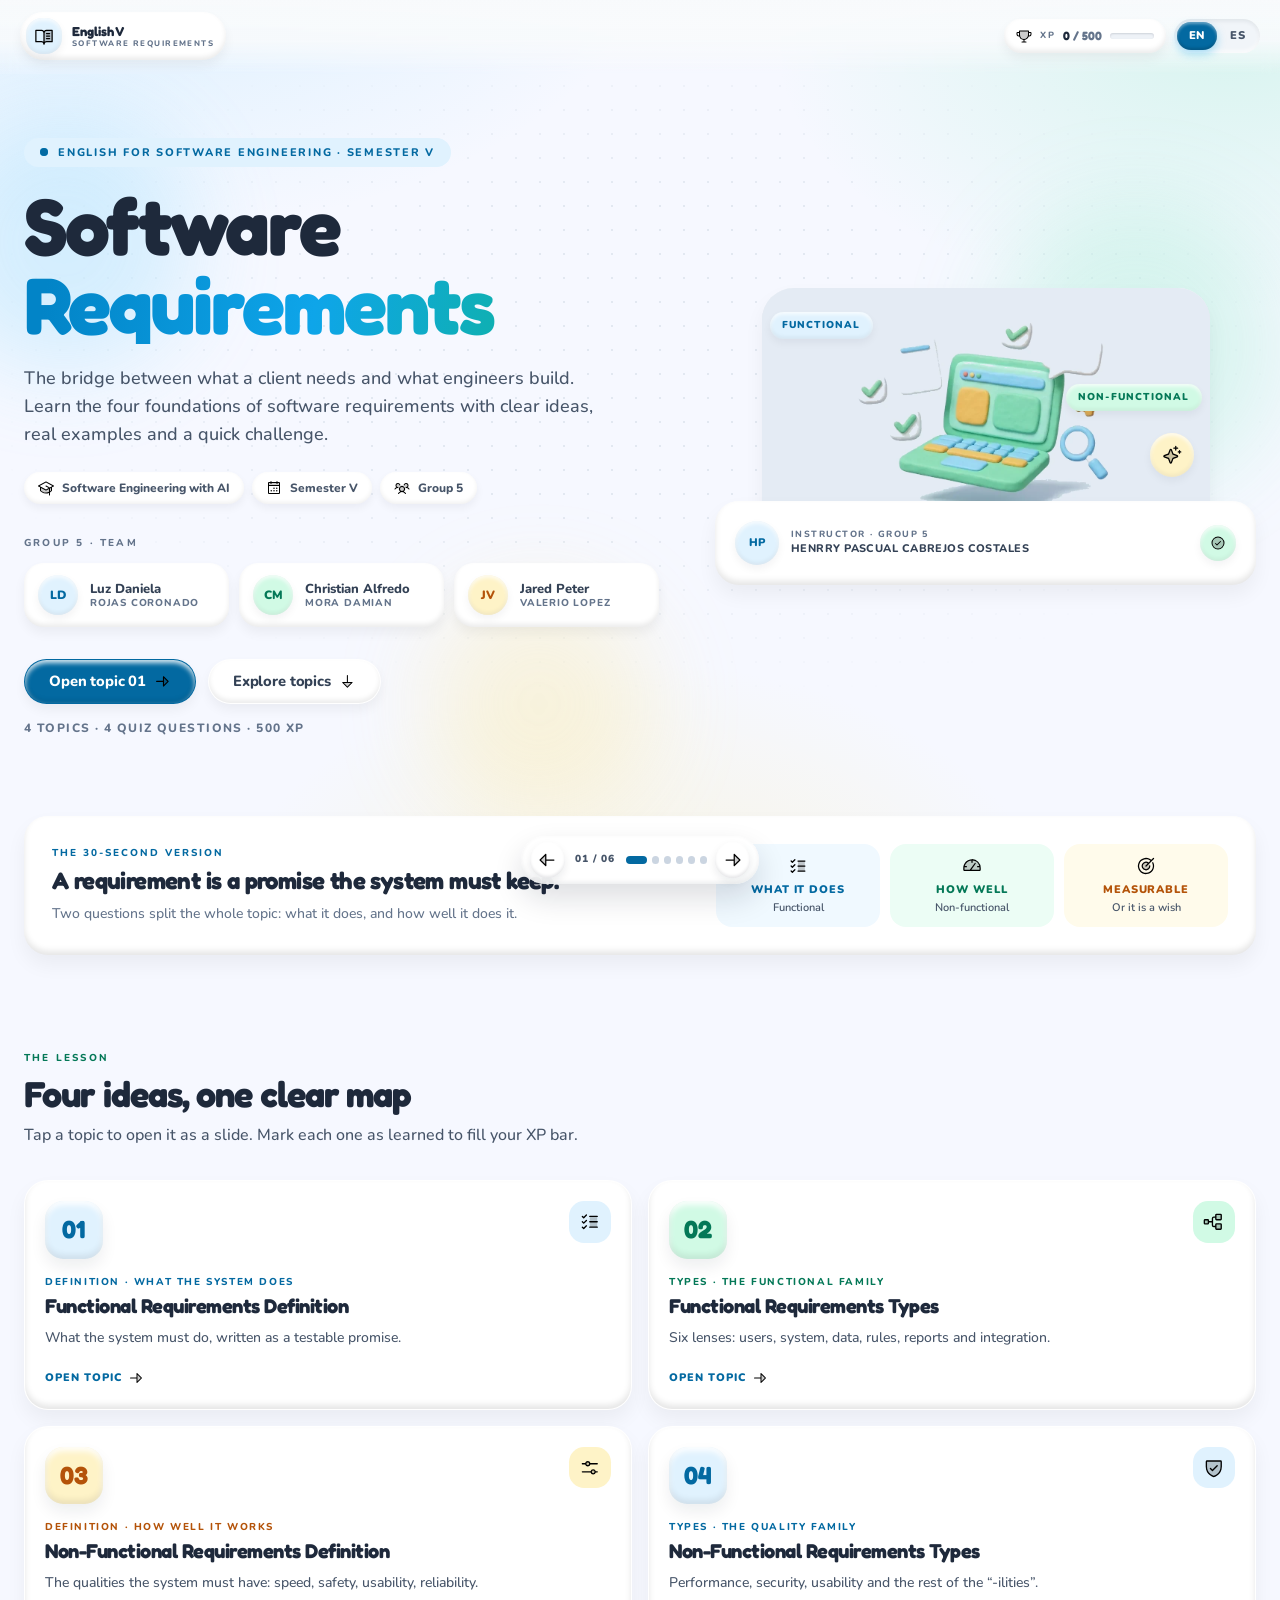
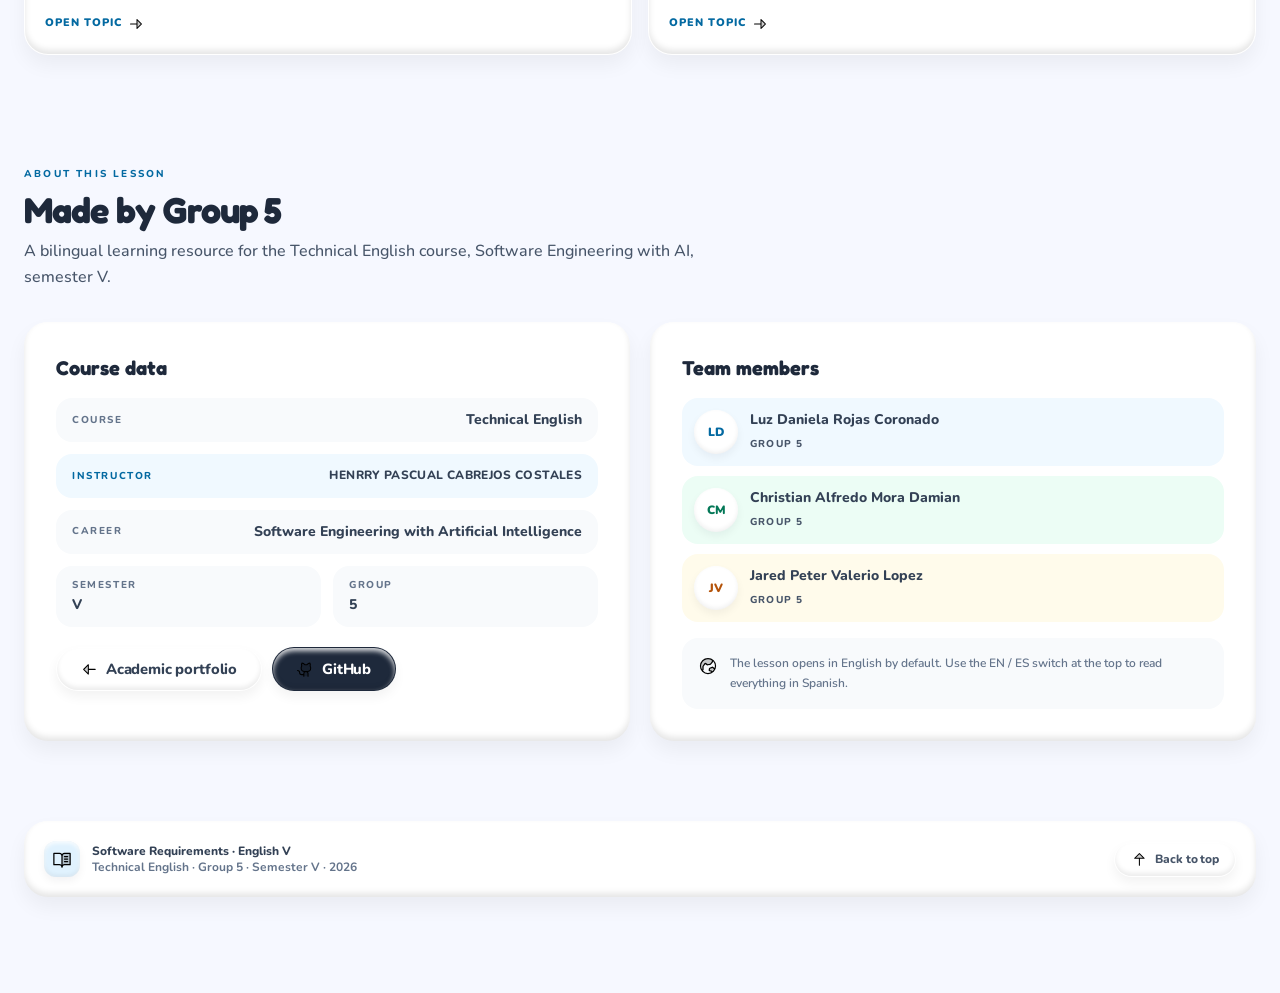
==== commit 34854e2a: "Remove comparative and quiz sections from index.html Removed the comparative section and quiz sectio" ====
--- a/assets/ingles/index.html
+++ b/assets/ingles/index.html
@@ -711,232 +711,6 @@
     </section>
 
     <!-- ============================================================
-         COMPARATIVA
-         ============================================================ -->
-    <section id="compare" class="scroll-mt-24 px-4 py-14 sm:px-6 sm:py-20" aria-labelledby="compare-title">
-      <div class="mx-auto max-w-7xl">
-        <header class="reveal max-w-2xl">
-          <p class="text-[10px] font-extrabold uppercase tracking-[0.22em] text-amber-700" data-i18n="compare.kicker">Side by side</p>
-          <h2 id="compare-title" class="font-display mt-2 text-3xl font-bold tracking-tight text-slate-800 sm:text-4xl" data-i18n="compare.title">Functional vs. non-functional</h2>
-          <p class="mt-2 text-base font-medium leading-relaxed text-slate-600" data-i18n="compare.lead">Same system, two different questions. If you can swap &ldquo;how well&rdquo; for a number, you are probably looking at an NFR.</p>
-        </header>
-
-        <div class="reveal clay-card mt-8 overflow-hidden">
-          <section class="overflow-x-auto" tabindex="0" aria-label="Comparison table" data-i18n-aria="compare.tableLabel">
-            <table class="compare-table w-full min-w-[640px] border-collapse text-sm">
-              <thead>
-                <tr>
-                  <th class="w-[22%] bg-slate-50/80 text-[10px] font-extrabold uppercase tracking-[0.16em] text-slate-500" data-i18n="compare.c1">Aspect</th>
-                  <th class="w-[39%] bg-sky-50 text-[10px] font-extrabold uppercase tracking-[0.16em] text-sky-700" data-i18n="compare.c2">Functional</th>
-                  <th class="w-[39%] bg-emerald-50 text-[10px] font-extrabold uppercase tracking-[0.16em] text-emerald-700" data-i18n="compare.c3">Non-functional</th>
-                </tr>
-              </thead>
-              <tbody class="font-medium text-slate-600">
-                <tr>
-                  <td class="font-extrabold text-slate-700" data-i18n="compare.r1.label">Question answered</td>
-                  <td data-i18n="compare.r1.fr">What does the system do?</td>
-                  <td data-i18n="compare.r1.nfr">How well does it do it?</td>
-                </tr>
-                <tr>
-                  <td class="font-extrabold text-slate-700" data-i18n="compare.r2.label">Focus</td>
-                  <td data-i18n="compare.r2.fr">Behavior and features</td>
-                  <td data-i18n="compare.r2.nfr">Quality and constraints</td>
-                </tr>
-                <tr>
-                  <td class="font-extrabold text-slate-700" data-i18n="compare.r3.label">Scope</td>
-                  <td data-i18n="compare.r3.fr">A specific function</td>
-                  <td data-i18n="compare.r3.nfr">The whole system</td>
-                </tr>
-                <tr>
-                  <td class="font-extrabold text-slate-700" data-i18n="compare.r4.label">Example</td>
-                  <td class="italic" data-i18n="compare.r4.fr">&ldquo;The app sends a confirmation email.&rdquo;</td>
-                  <td class="italic" data-i18n="compare.r4.nfr">&ldquo;The email arrives in under 5 seconds.&rdquo;</td>
-                </tr>
-                <tr>
-                  <td class="font-extrabold text-slate-700" data-i18n="compare.r5.label">How to verify</td>
-                  <td data-i18n="compare.r5.fr">Functional tests and acceptance criteria</td>
-                  <td data-i18n="compare.r5.nfr">Benchmarks, load tests and audits</td>
-                </tr>
-              </tbody>
-            </table>
-          </section>
-        </div>
-
-        <p class="reveal mt-4 text-center text-xs font-bold text-slate-500" data-i18n="compare.note">Swipe the table horizontally on small screens.</p>
-      </div>
-    </section>
-
-    <!-- ============================================================
-         RETO / QUIZ
-         ============================================================ -->
-    <section id="challenge" class="scroll-mt-24 px-4 py-14 sm:px-6 sm:py-20" aria-labelledby="challenge-title">
-      <div class="mx-auto max-w-7xl">
-        <div class="reveal flex flex-col gap-5 sm:flex-row sm:items-end sm:justify-between">
-          <header class="max-w-2xl">
-            <p class="text-[10px] font-extrabold uppercase tracking-[0.22em] text-emerald-700" data-i18n="quiz.kicker">The challenge</p>
-            <h2 id="challenge-title" class="font-display mt-2 text-3xl font-bold tracking-tight text-slate-800 sm:text-4xl" data-i18n="quiz.title">Four questions. One badge.</h2>
-            <p class="mt-2 text-base font-medium leading-relaxed text-slate-600" data-i18n="quiz.lead">Pick an answer to get instant feedback. Correct answers add 25 XP each.</p>
-          </header>
-          <div class="flex flex-wrap items-center gap-2.5">
-            <span class="clay-card-sm inline-flex items-center gap-2 px-4 py-2.5">
-              <svg class="h-4 w-4 text-amber-500" aria-hidden="true"><use href="#ph-star"></use></svg>
-              <span class="text-[10px] font-extrabold uppercase tracking-[0.12em] text-slate-500" data-i18n="quiz.score">Score</span>
-              <strong class="font-display text-base text-slate-800"><span id="quizScore">0</span>/4</strong>
-            </span>
-            <span class="clay-card-sm inline-flex items-center gap-2 px-4 py-2.5">
-              <svg class="h-4 w-4 text-emerald-500" aria-hidden="true"><use href="#ph-fire"></use></svg>
-              <strong class="font-display text-base text-slate-800"><span id="quizXp">0</span> XP</strong>
-            </span>
-          </div>
-        </div>
-
-        <div class="mt-8 grid gap-5 lg:grid-cols-2">
-
-          <!-- P1 -->
-          <article class="reveal clay-card p-6 sm:p-7" data-q="q1">
-            <p class="text-[10px] font-extrabold uppercase tracking-[0.18em] text-sky-700"><span data-i18n="quiz.question">Question</span> 1 · 4</p>
-            <h3 class="font-display mt-2 text-xl font-bold leading-snug text-slate-800" data-i18n="q1.title">Which sentence is a functional requirement?</h3>
-            <div class="mt-4 space-y-2.5">
-              <button type="button" class="quiz-opt" data-correct="true">
-                <span class="opt-badge">A</span>
-                <span data-i18n="q1.a">The app shall let users reset their password by email.</span>
-              </button>
-              <button type="button" class="quiz-opt" data-correct="false">
-                <span class="opt-badge">B</span>
-                <span data-i18n="q1.b">The app shall load in under 2 seconds.</span>
-              </button>
-              <button type="button" class="quiz-opt" data-correct="false">
-                <span class="opt-badge">C</span>
-                <span data-i18n="q1.c">The app shall be available 99.9% of the time.</span>
-              </button>
-              <button type="button" class="quiz-opt" data-correct="false">
-                <span class="opt-badge">D</span>
-                <span data-i18n="q1.d">The app shall support 10,000 users.</span>
-              </button>
-            </div>
-            <div class="quiz-feedback hidden" data-ok="true" role="status" aria-live="polite">
-              <svg class="icon-ok" aria-hidden="true"><use href="#ph-check-circle"></use></svg>
-              <svg class="icon-bad" aria-hidden="true"><use href="#ph-x-circle"></use></svg>
-              <span><span class="fb-ok" data-i18n="quiz.correct">Correct!</span><span class="fb-bad" data-i18n="quiz.wrong">Not quite.</span></span>
-            </div>
-            <p class="quiz-explain mt-2 hidden text-xs font-semibold leading-relaxed text-slate-500" data-i18n="q1.explain">It describes a behavior the system must perform. The other three are quality targets.</p>
-          </article>
-
-          <!-- P2 -->
-          <article class="reveal clay-card p-6 sm:p-7" data-q="q2" style="--d:60ms">
-            <p class="text-[10px] font-extrabold uppercase tracking-[0.18em] text-emerald-700"><span data-i18n="quiz.question">Question</span> 2 · 4</p>
-            <h3 class="font-display mt-2 text-xl font-bold leading-snug text-slate-800" data-i18n="q2.title">Which type describes how well the system behaves?</h3>
-            <div class="mt-4 space-y-2.5">
-              <button type="button" class="quiz-opt" data-correct="false">
-                <span class="opt-badge">A</span>
-                <span data-i18n="q2.a">Functional requirement</span>
-              </button>
-              <button type="button" class="quiz-opt" data-correct="true">
-                <span class="opt-badge">B</span>
-                <span data-i18n="q2.b">Non-functional requirement</span>
-              </button>
-              <button type="button" class="quiz-opt" data-correct="false">
-                <span class="opt-badge">C</span>
-                <span data-i18n="q2.c">Business rule</span>
-              </button>
-              <button type="button" class="quiz-opt" data-correct="false">
-                <span class="opt-badge">D</span>
-                <span data-i18n="q2.d">User story</span>
-              </button>
-            </div>
-            <div class="quiz-feedback hidden" data-ok="true" role="status" aria-live="polite">
-              <svg class="icon-ok" aria-hidden="true"><use href="#ph-check-circle"></use></svg>
-              <svg class="icon-bad" aria-hidden="true"><use href="#ph-x-circle"></use></svg>
-              <span><span class="fb-ok" data-i18n="quiz.correct">Correct!</span><span class="fb-bad" data-i18n="quiz.wrong">Not quite.</span></span>
-            </div>
-            <p class="quiz-explain mt-2 hidden text-xs font-semibold leading-relaxed text-slate-500" data-i18n="q2.explain">Non-functional requirements cover quality attributes such as speed, security and availability.</p>
-          </article>
-
-          <!-- P3 -->
-          <article class="reveal clay-card p-6 sm:p-7" data-q="q3">
-            <p class="text-[10px] font-extrabold uppercase tracking-[0.18em] text-amber-700"><span data-i18n="quiz.question">Question</span> 3 · 4</p>
-            <h3 class="font-display mt-2 text-xl font-bold leading-snug text-slate-800" data-i18n="q3.title">&ldquo;Checkout must respond in under 1.5 seconds&rdquo; is&hellip;</h3>
-            <div class="mt-4 space-y-2.5">
-              <button type="button" class="quiz-opt" data-correct="false">
-                <span class="opt-badge">A</span>
-                <span data-i18n="q3.a">A functional integration requirement</span>
-              </button>
-              <button type="button" class="quiz-opt" data-correct="false">
-                <span class="opt-badge">B</span>
-                <span data-i18n="q3.b">A reporting requirement</span>
-              </button>
-              <button type="button" class="quiz-opt" data-correct="true">
-                <span class="opt-badge">C</span>
-                <span data-i18n="q3.c">A non-functional performance requirement</span>
-              </button>
-              <button type="button" class="quiz-opt" data-correct="false">
-                <span class="opt-badge">D</span>
-                <span data-i18n="q3.d">A business rule</span>
-              </button>
-            </div>
-            <div class="quiz-feedback hidden" data-ok="true" role="status" aria-live="polite">
-              <svg class="icon-ok" aria-hidden="true"><use href="#ph-check-circle"></use></svg>
-              <svg class="icon-bad" aria-hidden="true"><use href="#ph-x-circle"></use></svg>
-              <span><span class="fb-ok" data-i18n="quiz.correct">Correct!</span><span class="fb-bad" data-i18n="quiz.wrong">Not quite.</span></span>
-            </div>
-            <p class="quiz-explain mt-2 hidden text-xs font-semibold leading-relaxed text-slate-500" data-i18n="q3.explain">Response time is performance, a classic non-functional requirement.</p>
-          </article>
-
-          <!-- P4 -->
-          <article class="reveal clay-card p-6 sm:p-7" data-q="q4" style="--d:60ms">
-            <p class="text-[10px] font-extrabold uppercase tracking-[0.18em] text-sky-700"><span data-i18n="quiz.question">Question</span> 4 · 4</p>
-            <h3 class="font-display mt-2 text-xl font-bold leading-snug text-slate-800" data-i18n="q4.title">Which one is written as a measurable NFR?</h3>
-            <div class="mt-4 space-y-2.5">
-              <button type="button" class="quiz-opt" data-correct="false">
-                <span class="opt-badge">A</span>
-                <span data-i18n="q4.a">The interface must look beautiful.</span>
-              </button>
-              <button type="button" class="quiz-opt" data-correct="false">
-                <span class="opt-badge">B</span>
-                <span data-i18n="q4.b">The system must be easy to use.</span>
-              </button>
-              <button type="button" class="quiz-opt" data-correct="true">
-                <span class="opt-badge">C</span>
-                <span data-i18n="q4.c">95% of pages must load in under 2 seconds.</span>
-              </button>
-              <button type="button" class="quiz-opt" data-correct="false">
-                <span class="opt-badge">D</span>
-                <span data-i18n="q4.d">Users must be able to upload a photo.</span>
-              </button>
-            </div>
-            <div class="quiz-feedback hidden" data-ok="true" role="status" aria-live="polite">
-              <svg class="icon-ok" aria-hidden="true"><use href="#ph-check-circle"></use></svg>
-              <svg class="icon-bad" aria-hidden="true"><use href="#ph-x-circle"></use></svg>
-              <span><span class="fb-ok" data-i18n="quiz.correct">Correct!</span><span class="fb-bad" data-i18n="quiz.wrong">Not quite.</span></span>
-            </div>
-            <p class="quiz-explain mt-2 hidden text-xs font-semibold leading-relaxed text-slate-500" data-i18n="q4.explain">It has a metric (95%), a target (under 2 s) and can be verified.</p>
-          </article>
-        </div>
-
-        <!-- Resultado -->
-        <div id="quizResult" class="clay-card mx-auto mt-6 hidden max-w-2xl overflow-hidden p-6 text-center sm:p-8" role="status" aria-live="polite">
-          <div class="badge-pop mx-auto flex h-24 w-24 items-center justify-center rounded-full bg-gradient-to-br from-amber-200 via-amber-100 to-emerald-100 text-amber-700 shadow-[0_14px_30px_rgba(245,158,11,0.25),_inset_0_-4px_6px_rgba(0,0,0,0.08)]">
-            <svg class="h-12 w-12" aria-hidden="true"><use href="#ph-medal"></use></svg>
-          </div>
-          <p class="mt-4 text-[10px] font-extrabold uppercase tracking-[0.22em] text-amber-700" data-i18n="quiz.badgeLabel">Badge unlocked</p>
-          <h3 class="font-display mt-1 text-2xl font-bold text-slate-800" data-i18n="quiz.badge">Requirements Explorer</h3>
-          <p class="mt-2 text-sm font-medium leading-relaxed text-slate-600" data-i18n="quiz.badgeText">You finished the challenge. Review the topics you missed and try again for a perfect score.</p>
-          <p class="font-display mt-4 text-3xl font-bold text-slate-800"><span id="resultScore">0</span><span class="text-slate-300">/4</span></p>
-          <div class="mt-5 flex flex-wrap justify-center gap-3">
-            <button type="button" id="quizReset" class="clay-btn bg-sky-700 text-white">
-              <svg aria-hidden="true"><use href="#ph-arrows-out"></use></svg>
-              <span data-i18n="quiz.restart">Try again</span>
-            </button>
-            <a href="#topics" class="clay-btn bg-white text-slate-700">
-              <span data-i18n="quiz.review">Review topics</span>
-              <svg aria-hidden="true"><use href="#ph-arrow-up"></use></svg>
-            </a>
-          </div>
-        </div>
-      </div>
-    </section>
-
-    <!-- ============================================================
          EQUIPO / DATOS ACADÉMICOS
          ============================================================ -->
     <section id="about" class="scroll-mt-24 px-4 py-14 sm:px-6 sm:py-20" aria-labelledby="about-title">
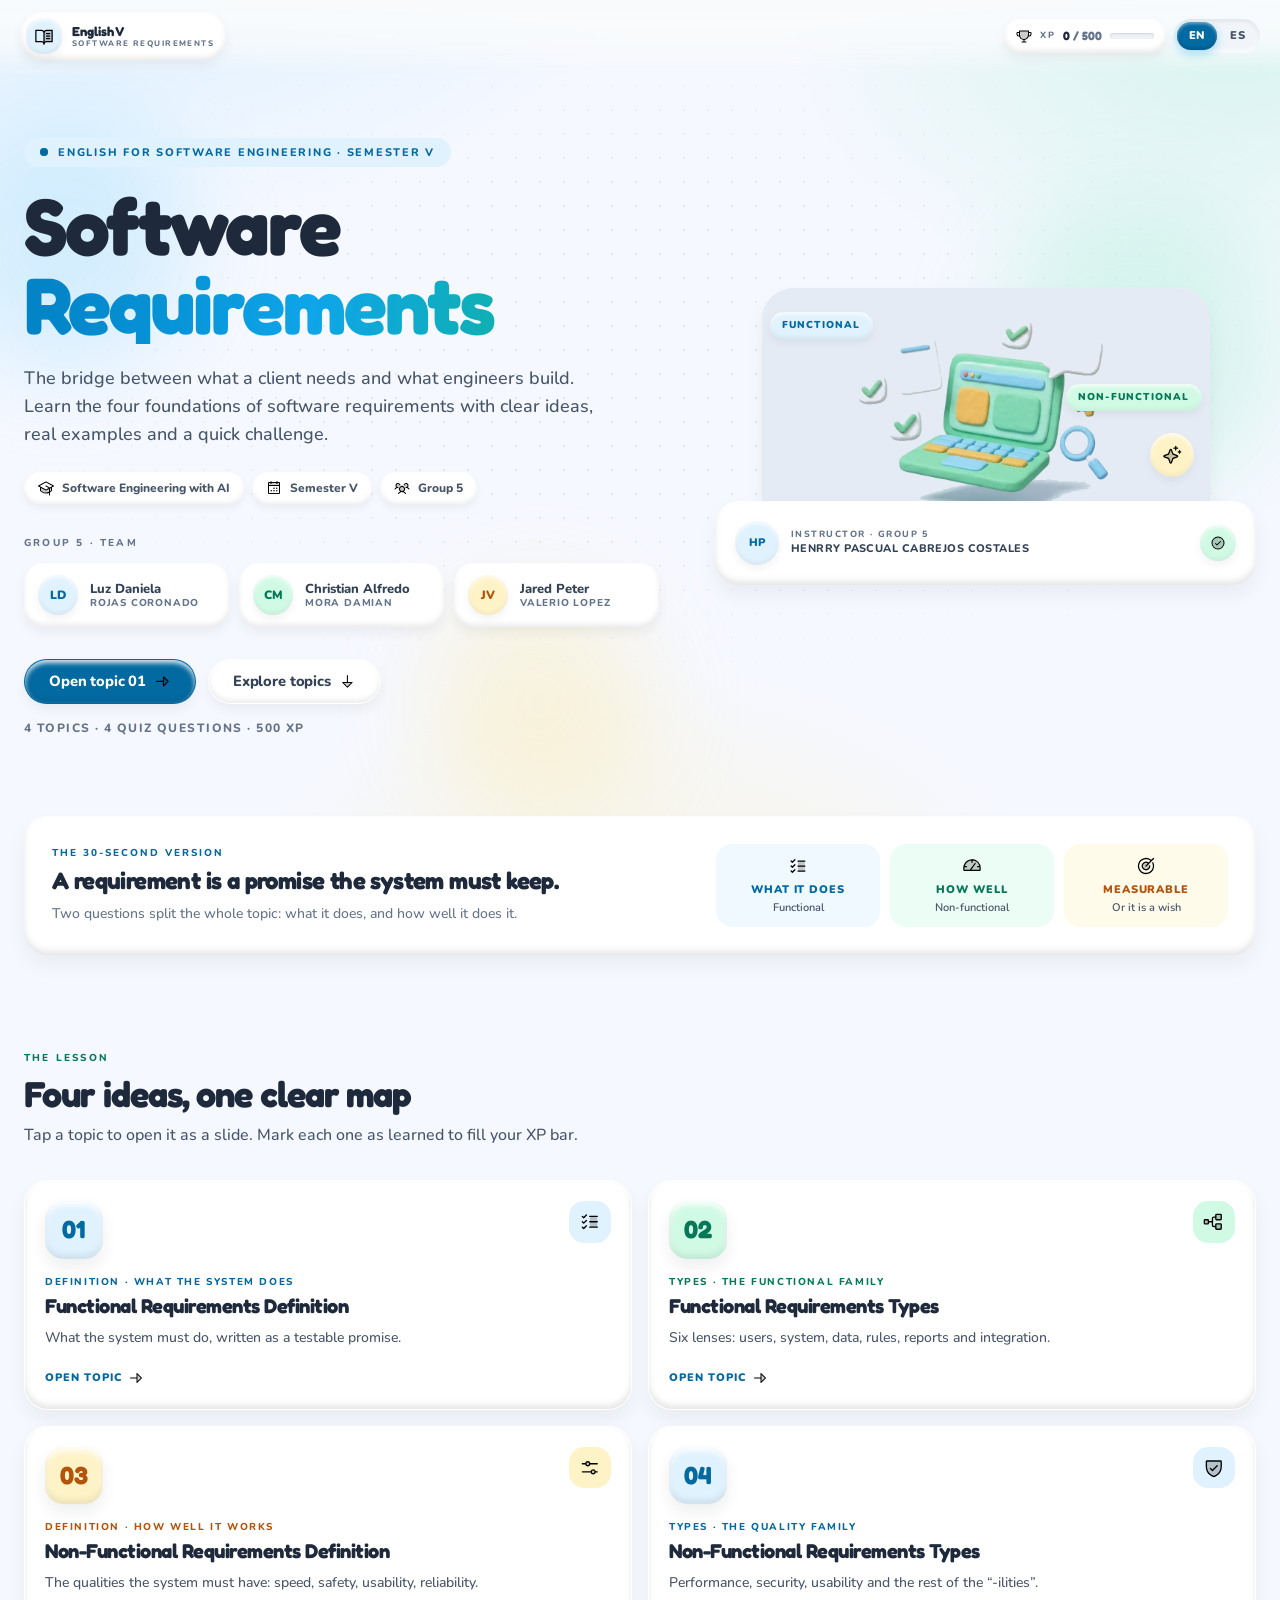
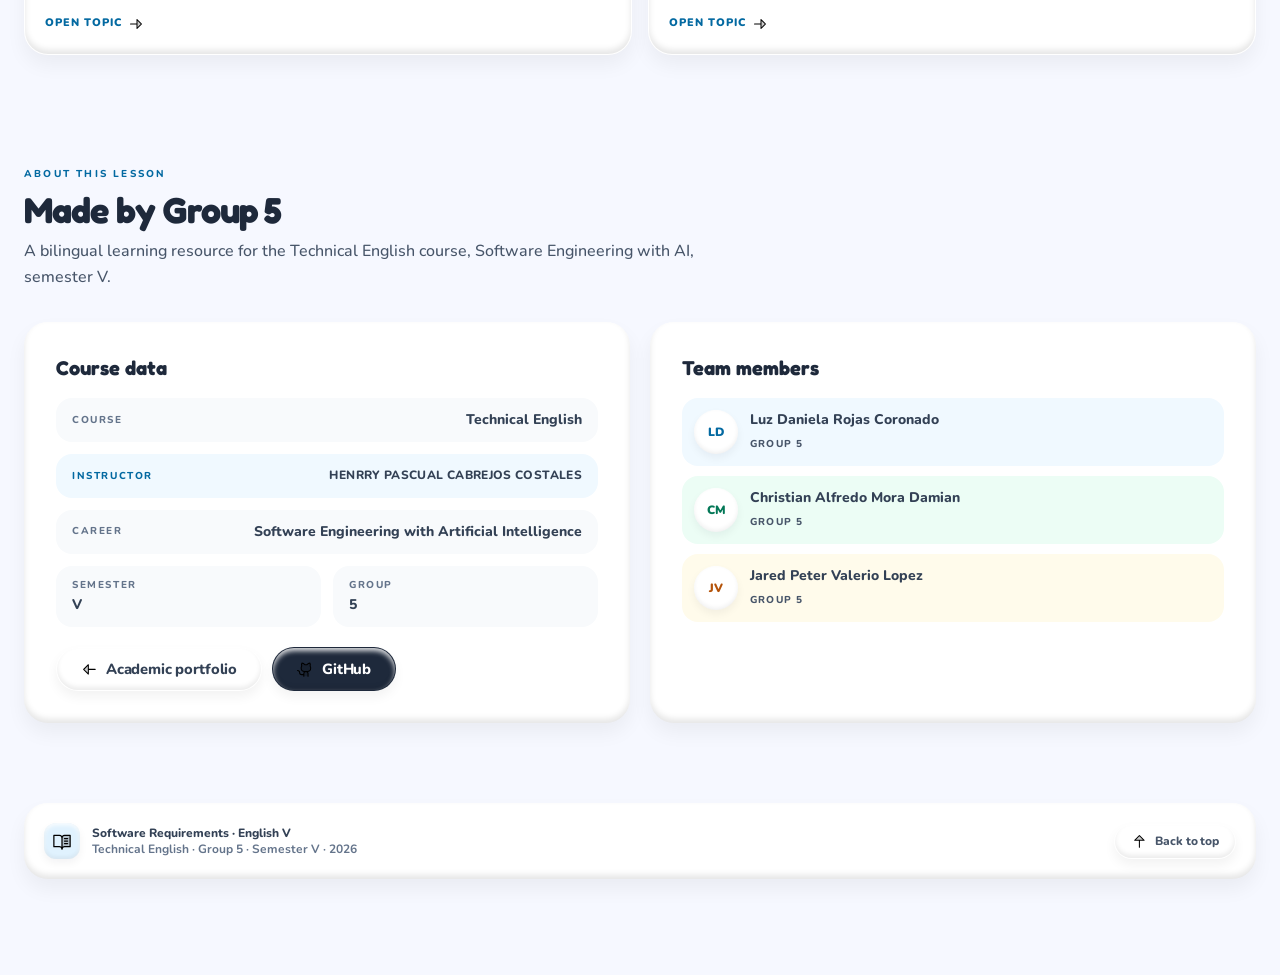
==== commit dffed1f7: "Remove bilingual info and presentation controls Removed bilingual information and presentation contr" ====
--- a/assets/ingles/index.html
+++ b/assets/ingles/index.html
@@ -784,37 +784,11 @@
                 </span>
               </li>
             </ul>
-
-            <div class="mt-4 flex items-start gap-3 rounded-2xl bg-slate-50 p-4">
-              <svg class="mt-0.5 h-5 w-5 flex-none text-sky-500" aria-hidden="true"><use href="#ph-globe-hemisphere-east"></use></svg>
-              <p class="text-xs font-semibold leading-relaxed text-slate-500" data-i18n="about.bilingual">The lesson opens in English by default. Use the EN / ES switch at the top to read everything in Spanish.</p>
-            </div>
           </div>
         </div>
       </div>
     </section>
   </main>
-
-  <!-- ============================================================
-       CONTROLES DE PRESENTACIÓN
-       ============================================================ -->
-  <div class="deck-hud no-print" role="group" aria-label="Presentation controls" data-i18n-aria="deck.label">
-    <button type="button" class="deck-arrow" data-deck-prev aria-label="Previous section" data-i18n-aria="deck.prevAria">
-      <svg class="h-5 w-5 rotate-180" aria-hidden="true"><use href="#ph-arrow-right"></use></svg>
-    </button>
-    <span class="deck-count" aria-hidden="true"><span id="deckCurrent">01</span> / 06</span>
-    <div class="deck-dots">
-      <button type="button" class="deck-dot is-active" data-deck-target="top" aria-label="Cover" data-i18n-aria="deck.cover"></button>
-      <button type="button" class="deck-dot" data-deck-target="basics" aria-label="In 30 seconds" data-i18n-aria="deck.basics"></button>
-      <button type="button" class="deck-dot" data-deck-target="topics" aria-label="Topics" data-i18n-aria="deck.topics"></button>
-      <button type="button" class="deck-dot" data-deck-target="compare" aria-label="Comparison" data-i18n-aria="deck.compare"></button>
-      <button type="button" class="deck-dot" data-deck-target="challenge" aria-label="Quiz" data-i18n-aria="deck.quiz"></button>
-      <button type="button" class="deck-dot" data-deck-target="about" aria-label="Team" data-i18n-aria="deck.team"></button>
-    </div>
-    <button type="button" class="deck-arrow" data-deck-next aria-label="Next section" data-i18n-aria="deck.nextAria">
-      <svg class="h-5 w-5" aria-hidden="true"><use href="#ph-arrow-right"></use></svg>
-    </button>
-  </div>
 
   <!-- ============================================================
        FOOTER
